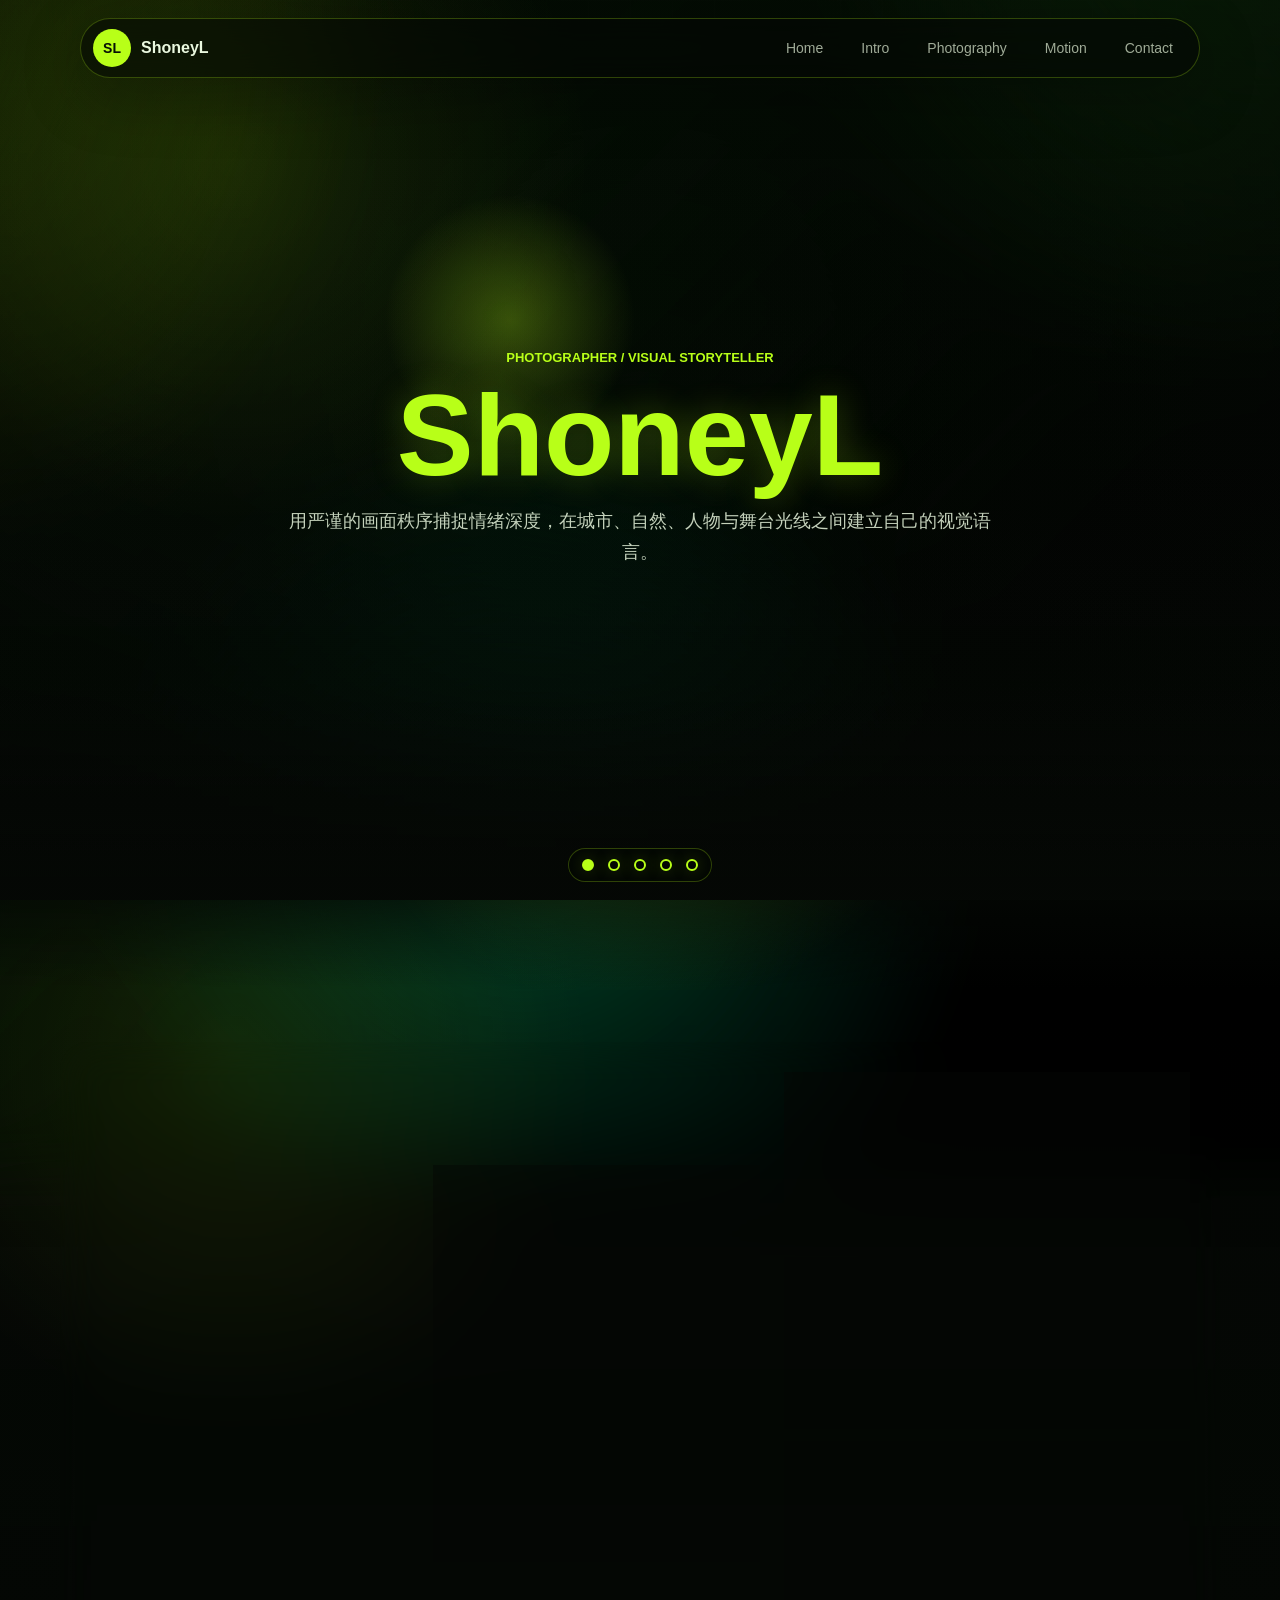
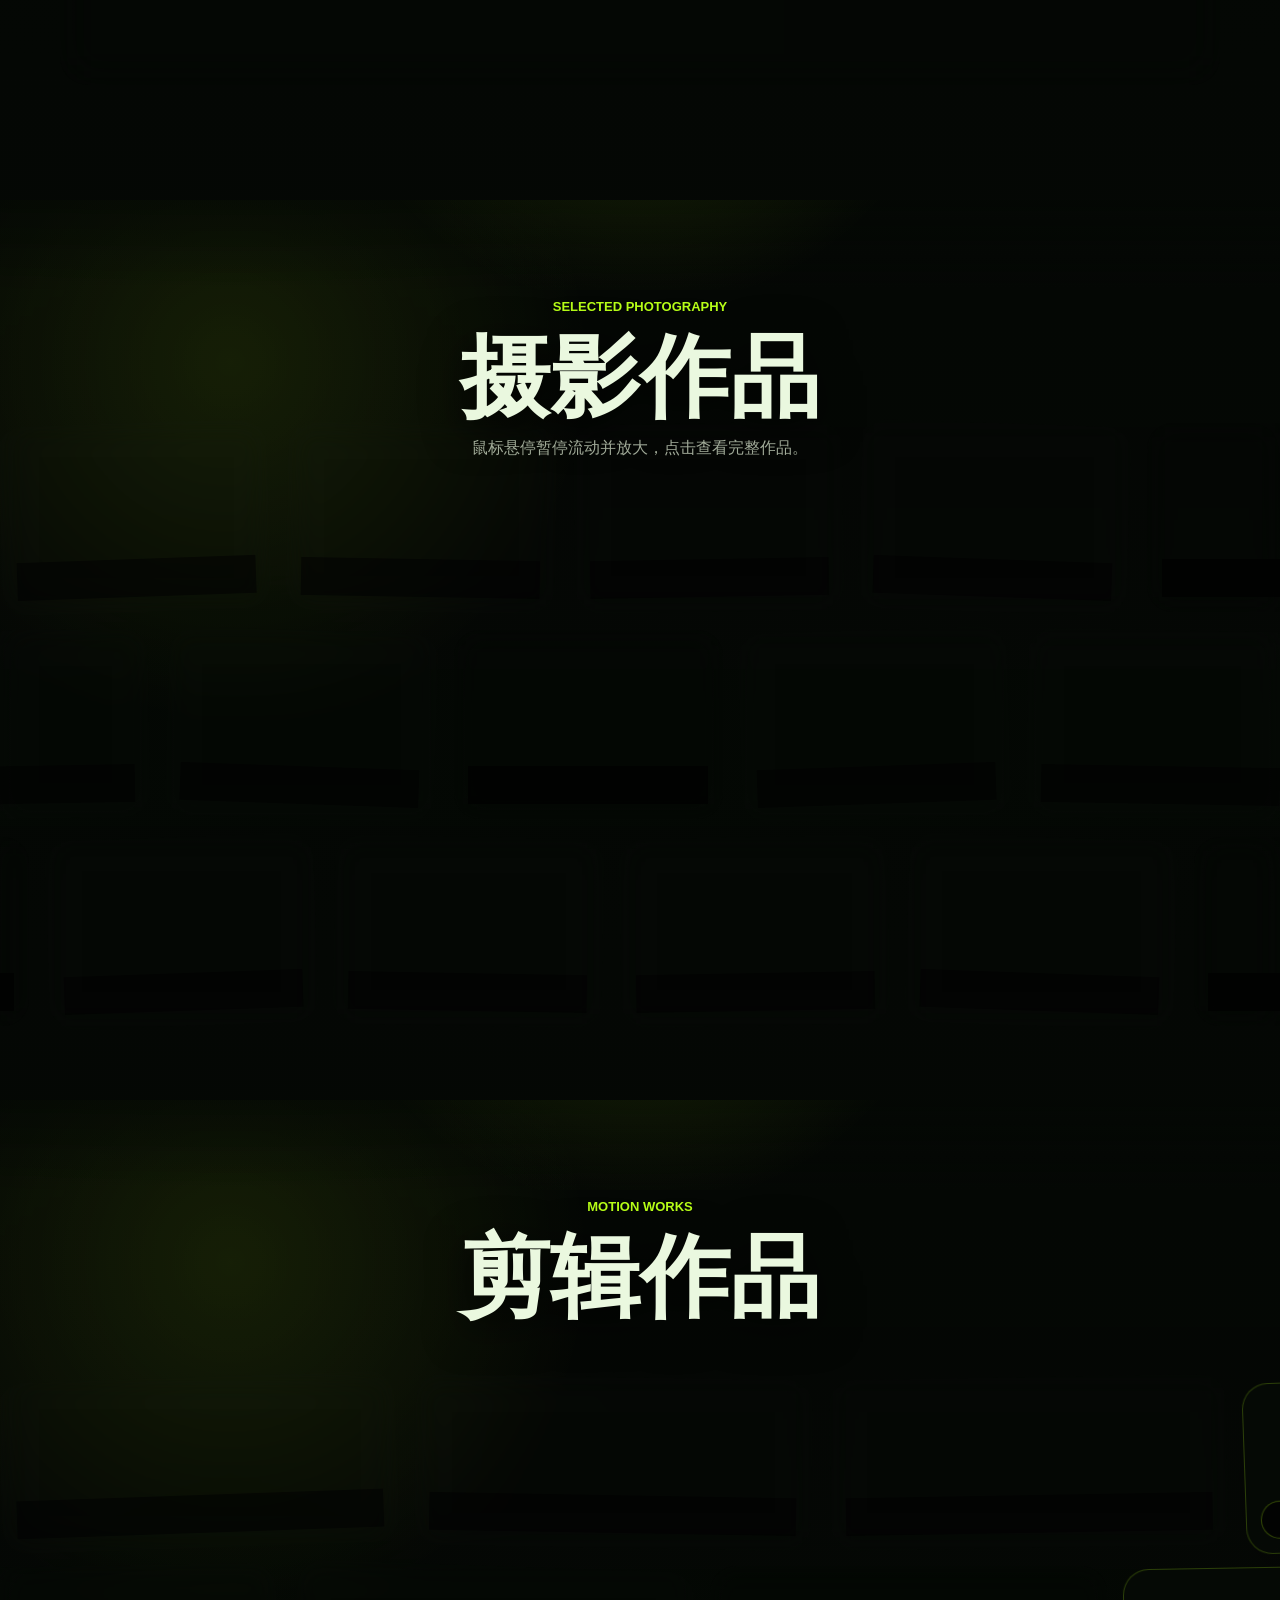
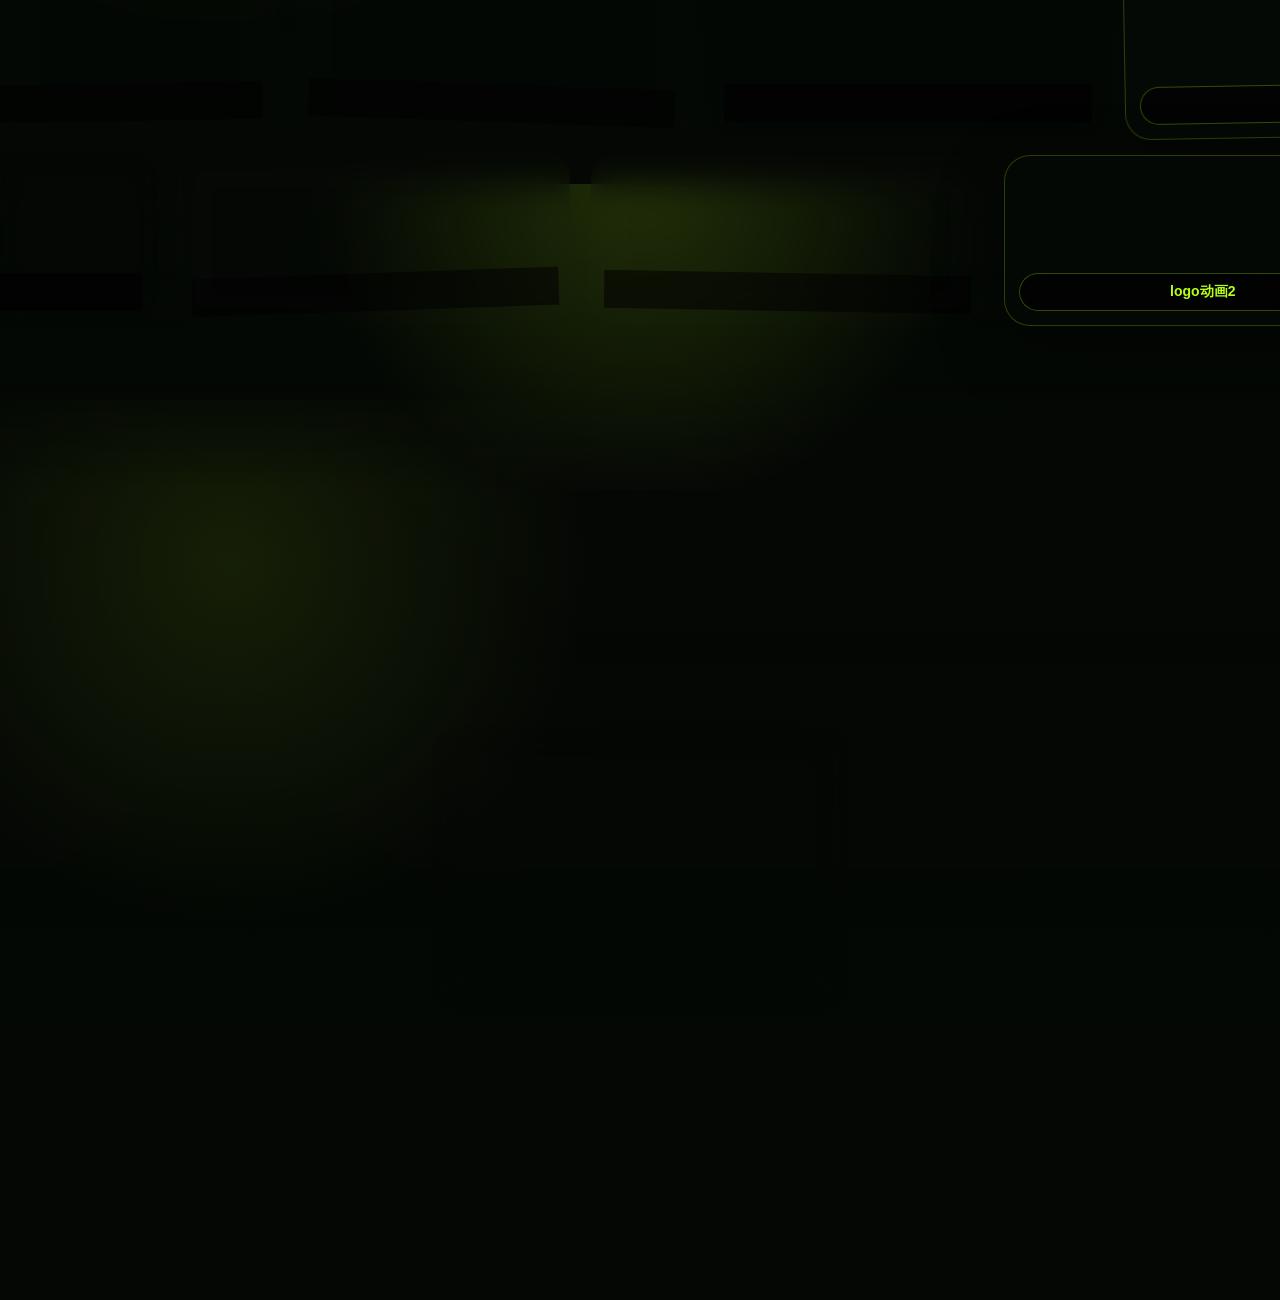
==== index.html @ 9a6bb449 "Add files via upload" ====
<!doctype html>
<html lang="zh-CN">
  <head>
    <meta charset="UTF-8" />
    <meta name="viewport" content="width=device-width, initial-scale=1.0" />
    <title>ShoneyL | Photographer</title>
    <link rel="stylesheet" href="./styles.css" />
  </head>
  <body>
    <div class="gradient-field" aria-hidden="true"></div>
    <div class="grain" aria-hidden="true"></div>

    <header class="site-header">
      <a class="brand" href="#hero" aria-label="ShoneyL home">
        <span class="brand-mark">SL</span>
        <span>ShoneyL</span>
      </a>
      <nav>
        <a href="#hero">Home</a>
        <a href="#intro">Intro</a>
        <a href="#photography">Photography</a>
        <a href="#motion">Motion</a>
        <a href="#contact">Contact</a>
      </nav>
    </header>

    <main class="snap-page">
      <section class="snap-section hero home-hero" id="hero" data-dot="0">
        <video class="hero-bg-video" autoplay muted loop playsinline preload="metadata" id="heroVideo">
          <source src="./assets/video/hero-web.mp4" type="video/mp4" />
        </video>
        <div class="hero-shade" aria-hidden="true"></div>
        <div class="cursor-light" id="cursorLight"></div>
        <div class="hero-copy">
          <p class="eyebrow">Photographer / Visual Storyteller</p>
          <h1>ShoneyL</h1>
          <p class="lead">用严谨的画面秩序捕捉情绪深度，在城市、自然、人物与舞台光线之间建立自己的视觉语言。</p>
        </div>
      </section>

      <section class="snap-section intro-screen" id="intro" data-dot="1">
        <article class="glass intro-panel">
          <img class="intro-halftone" src="./assets/ip/ip-halftone-green.png" alt="" aria-hidden="true" />
          <div class="intro-identity">
            <p class="intro-index">01 / INTRO</p>
            <h2>动态影像<br />探索者</h2>
            <p>深耕摄影与剪辑领域，不只满足于记录，更通过镜头调度、节奏控制与色彩叙事传达空间感知与情绪共鸣。</p>
          </div>
          <div class="intro-main-card">
            <p class="eyebrow">Creative Mindset</p>
            <h3>系统性审美逻辑</h3>
            <p>以严谨的架构组织画面，在理性的秩序中寻找感性的视觉张力。擅长多维度解构创作需求，从底层策划到最终视觉呈现建立完整闭环。</p>
            <div class="mini-stat-grid">
              <span><b>24-ON</b>青年传媒中心</span>
              <span><b>21-24</b>摄影社主理人</span>
            </div>
          </div>
          <div class="intro-info-stack">
            <div class="info-card">
              <p class="eyebrow">Experience</p>
              <h3>青年传媒中心</h3>
              <p>深度参与校级重要活动现场，担任核心影像拍摄及视觉统筹，处理复杂环境下的创作任务。</p>
            </div>
            <div class="info-card">
              <p class="eyebrow">Experience</p>
              <h3>高中摄影社社长 / 官方视频号运营</h3>
              <p>连续三年负责内容的策划、拍摄、剪辑与发布，打造多期校园视频，形成成熟的社团内容产出标准。</p>
            </div>
            <div class="info-card">
              <p class="eyebrow">Softwares & Gear</p>
              <div class="skill-grid">
                <span>Photoshop</span>
                <span>After Effects</span>
                <span>Premiere</span>
                <span>剪映</span>
                <span>Blender</span>
                <span>Maya</span>
                <span>航拍运镜</span>
                <span>稳定器调度</span>
              </div>
            </div>
          </div>
        </article>
      </section>

      <section class="snap-section portfolio-screen" id="photography" data-dot="2">
        <div class="screen-head">
          <p class="eyebrow">Selected Photography</p>
          <h2>摄影作品</h2>
          <p>鼠标悬停暂停流动并放大，点击查看完整作品。</p>
        </div>
        <div class="flow-gallery" data-portfolio="photos" aria-label="ShoneyL 摄影作品流动画廊"></div>
      </section>

      <section class="snap-section portfolio-screen" id="motion" data-dot="3">
        <div class="screen-head">
          <p class="eyebrow">Motion Works</p>
          <h2>剪辑作品</h2>
        </div>
        <div class="flow-gallery motion-flow" data-portfolio="motions" aria-label="ShoneyL 剪辑作品流动画廊"></div>
      </section>

      <section class="snap-section contact-screen" id="contact" data-dot="4">
        <div class="glass contact-card">
          <p class="eyebrow">Contact</p>
          <h2>合作联系</h2>
          <p>联系方式默认隐藏，点击后显示电话和微信。</p>
          <button class="button primary" id="revealContact" type="button">显示联系方式</button>
          <div class="contact-info" id="contactInfo" aria-live="polite" hidden>
            <a href="tel:+8617513332981">电话：+86 17513332981</a>
            <span>微信：shyl1074503892</span>
          </div>
        </div>
      </section>
    </main>

    <div class="portfolio-modal" id="portfolioModal" hidden>
      <button class="modal-close" id="closeModal" type="button" aria-label="关闭作品">×</button>
      <div class="modal-title" id="modalTitle" aria-live="polite"></div>
      <div class="modal-stage" id="modalStage"></div>
    </div>

    <div class="dot-progress" aria-label="页面进度">
      <a class="dot is-active" href="#hero" aria-label="头图"></a>
      <a class="dot" href="#intro" aria-label="个人简介"></a>
      <a class="dot" href="#photography" aria-label="摄影作品"></a>
      <a class="dot" href="#motion" aria-label="剪辑作品"></a>
      <a class="dot" href="#contact" aria-label="联系方式"></a>
    </div>

    <script src="./portfolio-data.js"></script>
    <script src="./script.js"></script>
  </body>
</html>
---- styles.css ----
:root {
  --green: #b8ff18;
  --green-2: #5cff4d;
  --black: #050805;
  --ink: #eaf8df;
  --muted: rgba(234, 248, 223, 0.68);
  --glass: rgba(8, 13, 8, 0.62);
  --line: rgba(184, 255, 24, 0.24);
  --radius: 28px;
}

* { box-sizing: border-box; }

html {
  scroll-behavior: smooth;
  scroll-snap-type: none;
  scroll-padding-top: 0;
}

body {
  margin: 0;
  min-height: 100vh;
  color: var(--ink);
  background: var(--black);
  font-family: Inter, "PingFang SC", "Microsoft YaHei", Arial, sans-serif;
  overflow-x: hidden;
}

a { color: inherit; text-decoration: none; }

img, video { display: block; max-width: 100%; }

.gradient-field {
  position: fixed;
  inset: -30%;
  z-index: -3;
  background:
    radial-gradient(circle at 10% 20%, rgba(184, 255, 24, 0.62), transparent 26%),
    radial-gradient(circle at 82% 12%, rgba(92, 255, 77, 0.32), transparent 24%),
    radial-gradient(circle at 45% 78%, rgba(0, 255, 171, 0.24), transparent 28%),
    linear-gradient(135deg, #020402, #081408 38%, #000 70%);
  filter: blur(32px) saturate(1.2);
  animation: flow 16s ease-in-out infinite alternate;
}

.grain {
  position: fixed;
  inset: 0;
  z-index: -2;
  opacity: 0.22;
  pointer-events: none;
  background-image:
    linear-gradient(rgba(255,255,255,0.04) 1px, transparent 1px),
    linear-gradient(90deg, rgba(255,255,255,0.035) 1px, transparent 1px);
  background-size: 42px 42px;
  mask-image: linear-gradient(to bottom, #000, transparent 88%);
}

@keyframes flow {
  0% { transform: translate3d(-3%, -2%, 0) rotate(0deg) scale(1); }
  50% { transform: translate3d(5%, 3%, 0) rotate(8deg) scale(1.08); }
  100% { transform: translate3d(-1%, 6%, 0) rotate(-6deg) scale(1.04); }
}

.site-header {
  position: fixed;
  top: 18px;
  left: 50%;
  z-index: 20;
  width: min(1120px, calc(100% - 32px));
  transform: translateX(-50%);
  display: flex;
  align-items: center;
  justify-content: space-between;
  padding: 10px 12px;
  border: 1px solid var(--line);
  border-radius: 999px;
  background: rgba(5, 8, 5, 0.58);
  backdrop-filter: blur(18px);
  box-shadow: 0 18px 60px rgba(0,0,0,0.28);
}

.brand, nav {
  display: flex;
  align-items: center;
  gap: 10px;
}

.brand { font-weight: 800; letter-spacing: 0; }

.brand-mark {
  display: grid;
  place-items: center;
  width: 38px;
  height: 38px;
  border-radius: 50%;
  color: #071005;
  background: var(--green);
  font-size: 14px;
  font-weight: 900;
}

nav a {
  padding: 10px 14px;
  border-radius: 999px;
  color: var(--muted);
  font-size: 14px;
}

nav a:hover { color: var(--green); background: rgba(184,255,24,0.08); }

main {
  width: 100%;
  margin: 0 auto;
}

.snap-page {
  width: 100%;
}

.snap-section {
  position: relative;
  height: 100svh;
}

.snap-section::before {
  content: "";
  position: absolute;
  inset: 0;
  z-index: 0;
  pointer-events: none;
  background:
    radial-gradient(circle at 18% 18%, rgba(184,255,24,0.13), transparent 28%),
    linear-gradient(to bottom, rgba(5,8,5,0.08), rgba(5,8,5,0.46));
  opacity: 0.74;
}

.snap-section + .snap-section::after {
  content: "";
  position: absolute;
  left: 0;
  right: 0;
  top: -24vh;
  z-index: 1;
  height: 34vh;
  pointer-events: none;
  background:
    radial-gradient(circle at 50% 0%, rgba(184,255,24,0.16), transparent 46%),
    linear-gradient(180deg, rgba(4,8,4,0), rgba(4,8,4,0.94) 58%, rgba(4,8,4,0));
}

.hero {
  position: relative;
  min-height: 100vh;
  display: grid;
  place-items: center;
  overflow: hidden;
  padding: 104px 20px 70px;
  isolation: isolate;
  transform-style: preserve-3d;
}

.home-hero::after,
.intro-screen::after {
  content: "";
  position: absolute;
  left: 0;
  right: 0;
  z-index: 1;
  height: 24vh;
  pointer-events: none;
}

.home-hero::after {
  bottom: 0;
  background: linear-gradient(to bottom, transparent, rgba(5, 8, 5, 0.92));
}

.intro-screen::after {
  top: 0;
  background:
    radial-gradient(circle at 52% 0%, rgba(184,255,24,0.14), transparent 42%),
    linear-gradient(to bottom, rgba(5, 8, 5, 0.74), transparent);
}

.glass {
  border: 1px solid var(--line);
  border-radius: var(--radius);
  background: linear-gradient(145deg, rgba(12,18,12,0.74), rgba(5,8,5,0.48));
  backdrop-filter: blur(22px);
  box-shadow: 0 24px 80px rgba(0,0,0,0.34), inset 0 1px 0 rgba(255,255,255,0.08);
}

.hero-copy {
  position: relative;
  z-index: 2;
  width: min(780px, 100%);
  padding: 0;
  text-align: center;
  transition: transform 180ms ease-out;
}

.eyebrow {
  margin: 0 0 14px;
  color: var(--green);
  font-size: 13px;
  font-weight: 800;
  text-transform: uppercase;
}

h1, h2, h3, p { margin-top: 0; }

h1 {
  margin-bottom: 18px;
  font-size: clamp(58px, 9vw, 124px);
  line-height: 0.9;
  letter-spacing: 0;
  color: var(--green);
  text-shadow: 0 0 34px rgba(184,255,24,0.28);
}

h2 { font-size: clamp(28px, 4vw, 54px); line-height: 1; margin-bottom: 16px; }
h3 { font-size: 22px; line-height: 1.18; margin-bottom: 12px; }
p { color: var(--muted); line-height: 1.75; }

.lead { max-width: 530px; font-size: 18px; }
.hero .lead { max-width: 720px; margin-inline: auto; color: rgba(234, 248, 223, 0.84); }

.hero-actions { display: flex; flex-wrap: wrap; justify-content: center; gap: 12px; margin-top: 28px; }

.button {
  display: inline-flex;
  align-items: center;
  justify-content: center;
  min-height: 46px;
  padding: 0 20px;
  border: 1px solid var(--line);
  border-radius: 999px;
  color: var(--ink);
  font-weight: 800;
  cursor: pointer;
  background: rgba(255,255,255,0.04);
}

.button.primary {
  border-color: transparent;
  color: #071005;
  background: linear-gradient(135deg, var(--green), var(--green-2));
}

.button.ghost:hover { border-color: var(--green); color: var(--green); }

.hero-bg-video,
.hero-shade {
  position: absolute;
  inset: 0;
  width: 100%;
  height: 100%;
}

.hero-bg-video {
  z-index: -2;
  object-fit: cover;
  transform: scale(1.03);
  filter: saturate(1.08) contrast(1.08);
}

.hero-shade {
  z-index: -1;
  background:
    radial-gradient(circle at 50% 46%, rgba(5,8,5,0.1), rgba(5,8,5,0.44) 44%, rgba(5,8,5,0.78) 100%),
    linear-gradient(to bottom, rgba(5,8,5,0.1), rgba(5,8,5,0.18) 55%, var(--black));
  backdrop-filter: blur(1.4px);
}

.cursor-light {
  position: absolute;
  width: 260px;
  height: 260px;
  z-index: 1;
  border-radius: 50%;
  background: radial-gradient(circle, rgba(184,255,24,0.28), transparent 68%);
  transform: translate(-50%, -50%);
  pointer-events: none;
  mix-blend-mode: screen;
}

.ticker {
  overflow: hidden;
  width: min(1180px, calc(100% - 32px));
  margin: 0 auto 80px;
  border-block: 1px solid var(--line);
}

.ticker div {
  display: flex;
  gap: 34px;
  width: max-content;
  padding: 18px 0;
  animation: marquee 22s linear infinite;
}

.ticker span {
  color: transparent;
  -webkit-text-stroke: 1px rgba(184,255,24,0.72);
  font-size: clamp(28px, 5vw, 68px);
  font-weight: 900;
  white-space: nowrap;
}

@keyframes marquee {
  to { transform: translateX(-50%); }
}

.section {
  width: min(1180px, calc(100% - 32px));
  margin: 0 auto 96px;
  scroll-margin-top: 118px;
}

.intro-grid {
  display: grid;
  grid-template-columns: 1.25fr 0.9fr 0.9fr;
  gap: 18px;
}

.profile-card {
  display: grid;
  grid-template-columns: 150px 1fr;
  gap: 22px;
  align-items: center;
  padding: 24px;
}

.profile-card img {
  width: 150px;
  height: 150px;
  border-radius: 24px;
  object-fit: cover;
  border: 1px solid var(--line);
}

.stat-card { padding: 24px; }
.stat-card span {
  display: inline-block;
  margin-bottom: 34px;
  color: var(--green);
  font-size: 44px;
  font-weight: 900;
}
.stat-card.accent { background: rgba(184,255,24,0.11); }

.section-head {
  display: flex;
  align-items: end;
  justify-content: space-between;
  margin-bottom: 20px;
}

.photo-grid {
  display: grid;
  grid-template-columns: repeat(4, minmax(0, 1fr));
  grid-auto-rows: 240px;
  gap: 16px;
}

figure {
  position: relative;
  overflow: hidden;
  margin: 0;
}

figure img {
  width: 100%;
  height: 100%;
  object-fit: cover;
  transition: transform 500ms ease, filter 500ms ease;
}

figure:hover img { transform: scale(1.06); filter: saturate(1.18); }

figcaption {
  position: absolute;
  left: 14px;
  bottom: 14px;
  padding: 8px 11px;
  border: 1px solid rgba(184,255,24,0.26);
  border-radius: 999px;
  color: var(--green);
  background: rgba(0,0,0,0.54);
  backdrop-filter: blur(12px);
  font-size: 13px;
  font-weight: 800;
}

.tall { grid-row: span 2; }
.wide { grid-column: span 2; }

.capability-grid {
  display: grid;
  grid-template-columns: 1fr 1fr;
  gap: 18px;
}

.capability-grid article { padding: 24px; overflow: hidden; }

.mini-videos, .design-strip {
  display: grid;
  grid-template-columns: repeat(3, 1fr);
  gap: 12px;
  margin-top: 18px;
}

.video-tile, .design-strip img {
  width: 100%;
  height: 260px;
  border: 1px solid rgba(184,255,24,0.18);
  border-radius: 22px;
  background: #000;
}

.video-tile {
  position: relative;
  display: block;
  overflow: hidden;
  padding: 0;
  color: var(--green);
  cursor: pointer;
  font: inherit;
}

.video-tile video {
  width: 100%;
  height: 100%;
  object-fit: cover;
  opacity: 0.82;
  transition: transform 360ms ease, opacity 360ms ease;
}

.video-tile span {
  position: absolute;
  left: 50%;
  top: 50%;
  display: grid;
  place-items: center;
  width: 74px;
  height: 74px;
  transform: translate(-50%, -50%);
  border: 1px solid rgba(184,255,24,0.48);
  border-radius: 50%;
  color: #071005;
  background: var(--green);
  font-size: 15px;
  font-weight: 900;
  box-shadow: 0 0 36px rgba(184,255,24,0.28);
}

.video-tile:hover video { transform: scale(1.06); opacity: 1; }

.design-strip img { object-fit: cover; }

.ip-section {
  display: grid;
  grid-template-columns: 1.1fr 0.9fr;
  gap: 18px;
  align-items: stretch;
}

.ip-panel {
  display: grid;
  grid-template-columns: 1fr minmax(220px, 0.72fr);
  gap: 20px;
  align-items: center;
  padding: 28px;
  overflow: hidden;
}

.ip-panel img {
  max-height: 560px;
  justify-self: center;
  object-fit: contain;
  filter: drop-shadow(0 26px 50px rgba(184,255,24,0.18));
}

.ip-tags {
  display: flex;
  flex-wrap: wrap;
  gap: 10px;
  margin-top: 24px;
}

.ip-tags span {
  padding: 8px 12px;
  border: 1px solid var(--line);
  border-radius: 999px;
  color: var(--green);
  background: rgba(184,255,24,0.07);
  font-weight: 800;
  font-size: 13px;
}

.turnaround {
  width: 100%;
  height: 100%;
  min-height: 440px;
  object-fit: cover;
  padding: 10px;
}

.contact-section { padding-bottom: 80px; }

.contact-screen {
  display: grid;
  place-items: center;
  padding: 120px 20px 80px;
}

.intro-screen {
  position: relative;
  display: grid;
  place-items: center;
  padding: clamp(86px, 10vh, 112px) 20px clamp(42px, 7vh, 70px);
  overflow: hidden;
}

.intro-panel {
  position: relative;
  z-index: 2;
  display: grid;
  grid-template-columns: minmax(250px, 0.8fr) minmax(260px, 0.82fr) minmax(300px, 1.02fr);
  gap: clamp(16px, 2vw, 28px);
  align-items: center;
  width: min(1160px, 100%);
  min-height: 0;
  padding: clamp(22px, 2.3vw, 34px);
  overflow: hidden;
}

.intro-identity,
.intro-main-card,
.intro-info-stack {
  position: relative;
  z-index: 2;
}

.intro-index {
  display: inline-block;
  margin-bottom: clamp(14px, 2vh, 24px);
  padding: 8px 12px;
  border: 1px solid rgba(184,255,24,0.28);
  border-radius: 999px;
  color: var(--green);
  font-size: 13px;
  font-weight: 900;
}

.intro-identity h2 {
  margin-bottom: clamp(14px, 2vh, 22px);
  font-size: clamp(40px, 5vw, 72px);
  line-height: 0.98;
}

.intro-identity p {
  max-width: 420px;
}

.intro-main-card,
.info-card {
  border: 1px solid rgba(184,255,24,0.18);
  border-radius: 24px;
  background: rgba(5, 8, 5, 0.46);
  backdrop-filter: blur(18px);
  box-shadow: inset 0 1px 0 rgba(255,255,255,0.06);
}

.intro-main-card {
  min-height: clamp(330px, 44vh, 410px);
  padding: clamp(20px, 2vw, 28px);
}

.intro-main-card h3,
.info-card h3 {
  margin-bottom: 14px;
}

.mini-stat-grid {
  display: grid;
  grid-template-columns: 1fr 1fr;
  gap: 12px;
  margin-top: clamp(16px, 2.2vh, 24px);
}

.mini-stat-grid span {
  min-height: clamp(78px, 10vh, 94px);
  padding: clamp(14px, 1.6vw, 18px);
  border: 1px solid rgba(184,255,24,0.16);
  border-radius: 18px;
  color: var(--muted);
  background: rgba(255,255,255,0.03);
}

.mini-stat-grid b {
  display: block;
  margin-bottom: 8px;
  color: var(--green);
  font-size: 22px;
}

.intro-info-stack {
  display: grid;
  gap: clamp(10px, 1.4vh, 14px);
}

.info-card {
  padding: clamp(14px, 1.45vw, 20px) clamp(16px, 1.7vw, 22px);
}

.info-card p:last-child {
  margin-bottom: 0;
}

.skill-panel {
  position: relative;
  z-index: 2;
  align-self: stretch;
  display: flex;
  flex-direction: column;
  justify-content: center;
}

.skill-grid {
  display: flex;
  flex-wrap: wrap;
  gap: 10px;
  margin-top: 16px;
}

.skill-grid span {
  padding: 9px 12px;
  border: 1px solid rgba(184,255,24,0.34);
  border-radius: 999px;
  color: var(--green);
  background: rgba(184,255,24,0.08);
  font-size: 15px;
  font-weight: 900;
}

.intro-halftone {
  position: absolute;
  left: calc(44% + var(--ip-x, 0px));
  bottom: calc(-170px + var(--ip-y, 0px));
  z-index: 1;
  width: min(430px, 34vw);
  opacity: 0.44;
  filter: drop-shadow(0 24px 70px rgba(184,255,24,0.24)) blur(0.1px);
  mix-blend-mode: screen;
  -webkit-mask-image: repeating-linear-gradient(135deg, rgba(0,0,0,0.96) 0 7px, rgba(0,0,0,0.28) 7px 12px);
  mask-image: repeating-linear-gradient(135deg, rgba(0,0,0,0.96) 0 7px, rgba(0,0,0,0.28) 7px 12px);
  -webkit-mask-size: 42px 42px;
  mask-size: 42px 42px;
  pointer-events: none;
  transform: translate3d(0, 0, 0) scale(1.04);
  animation: halftone-evolve 8s ease-in-out infinite alternate, halftone-flow 3.8s steps(7) infinite;
  transition: left 260ms ease-out, bottom 260ms ease-out;
}

.intro-halftone::selection {
  background: transparent;
}

@keyframes halftone-evolve {
  0% {
    opacity: 0.42;
    filter: drop-shadow(0 18px 55px rgba(184,255,24,0.18)) hue-rotate(0deg) blur(0.2px);
    transform: translate3d(-8px, 8px, 0) scale(1.02);
    clip-path: polygon(0 8%, 100% 0, 96% 100%, 4% 94%);
  }
  50% {
    opacity: 0.62;
    filter: drop-shadow(0 30px 78px rgba(184,255,24,0.28)) hue-rotate(18deg) blur(0);
    transform: translate3d(12px, -8px, 0) scale(1.07);
    clip-path: polygon(3% 0, 98% 8%, 100% 92%, 0 100%);
  }
  100% {
    opacity: 0.5;
    filter: drop-shadow(0 22px 66px rgba(184,255,24,0.22)) hue-rotate(-8deg) blur(0.35px);
    transform: translate3d(-4px, -14px, 0) scale(1.04);
    clip-path: polygon(0 0, 94% 5%, 100% 100%, 8% 96%);
  }
}

@keyframes halftone-flow {
  0% {
    -webkit-mask-position: 0 0;
    mask-position: 0 0;
  }
  100% {
    -webkit-mask-position: 42px 84px;
    mask-position: 42px 84px;
  }
}

.contact-card {
  max-width: 720px;
  margin: 0 auto;
  padding: clamp(26px, 5vw, 46px);
  text-align: center;
}

.contact-info {
  display: grid;
  gap: 10px;
  margin-top: 22px;
  padding: 18px;
  border: 1px solid var(--line);
  border-radius: 20px;
  color: var(--green);
  background: rgba(184,255,24,0.08);
  font-size: 18px;
  font-weight: 800;
}

[hidden] { display: none !important; }

.video-modal {
  position: fixed;
  inset: 0;
  z-index: 60;
  display: grid;
  place-items: center;
  padding: 24px;
  background: rgba(0, 0, 0, 0.78);
  backdrop-filter: blur(18px);
}

.video-modal video {
  width: min(1040px, 100%);
  max-height: 82vh;
  border: 1px solid var(--line);
  border-radius: 24px;
  background: #000;
  box-shadow: 0 30px 90px rgba(0,0,0,0.52);
}

.modal-close {
  position: fixed;
  z-index: 123;
  top: 22px;
  right: 24px;
  display: grid;
  place-items: center;
  width: 44px;
  height: 44px;
  border: 1px solid var(--line);
  border-radius: 50%;
  color: #071005;
  background: var(--green);
  font-size: 28px;
  line-height: 1;
  cursor: pointer;
}

@media (max-width: 900px) {
  .site-header { top: 12px; }
  nav a { padding: 9px 8px; font-size: 13px; }
  .intro-grid, .capability-grid, .ip-section, .ip-panel {
    grid-template-columns: 1fr;
  }
  .hero { padding-top: 92px; min-height: 100vh; }
  .photo-grid { grid-template-columns: repeat(2, minmax(0, 1fr)); grid-auto-rows: 210px; }
  .wide { grid-column: span 2; }
  .mini-videos, .design-strip { grid-template-columns: 1fr; }
  .video-tile, .design-strip img { height: 340px; }
  .turnaround { min-height: 300px; }
}

@media (max-width: 560px) {
  main { width: min(100% - 20px, 1180px); }
  .site-header { width: calc(100% - 20px); }
  .brand span:last-child { display: none; }
  .hero-copy { padding: 0 10px; }
  .profile-card { grid-template-columns: 1fr; }
  .profile-card img { width: 120px; height: 120px; }
  .photo-grid { grid-template-columns: 1fr; grid-auto-rows: 260px; }
  .wide, .tall { grid-column: auto; grid-row: auto; }
  .video-tile, .design-strip img { height: 260px; }
}

.home-panels {
  padding-top: 96px;
}

.portfolio-page {
  width: 100%;
  min-height: 100vh;
  padding: 128px 0 110px;
  overflow: hidden;
}

.portfolio-screen {
  position: relative;
  display: grid;
  align-content: end;
  width: 100%;
  overflow: hidden;
  padding: clamp(265px, 30vh, 330px) 0 clamp(42px, 6vh, 66px);
}

.screen-head {
  position: absolute;
  top: clamp(96px, 10vh, 126px);
  left: 50%;
  z-index: 8;
  width: min(980px, calc(100% - 32px));
  margin: 0 auto;
  text-align: center;
  transform: translateX(-50%);
  pointer-events: none;
}

.screen-head h2 {
  margin-bottom: 12px;
  font-size: clamp(44px, 7vw, 92px);
  text-shadow: 0 10px 42px rgba(0,0,0,0.82);
}

.screen-head p:last-child {
  max-width: 720px;
  margin: 0 auto;
}

.portfolio-hero {
  width: min(980px, calc(100% - 32px));
  margin: 0 auto 42px;
  text-align: center;
}

.portfolio-hero h1 {
  margin-bottom: 18px;
  font-size: clamp(58px, 10vw, 128px);
}

.portfolio-hero p:last-child {
  max-width: 760px;
  margin: 0 auto;
  color: rgba(234, 248, 223, 0.78);
  font-size: 18px;
}

.flow-gallery {
  position: relative;
  z-index: 2;
  display: grid;
  gap: clamp(12px, 2vh, 20px);
  width: 100%;
  padding: 6px 0 20px;
}

.flow-row {
  display: flex;
  width: max-content;
  gap: 18px;
  transform: translateX(var(--offset));
  animation: slide-left var(--duration) linear infinite;
  will-change: transform;
}

.flow-row:nth-child(2) {
  animation-duration: calc(var(--duration) + 11s);
}

.flow-row:nth-child(3) {
  animation-duration: calc(var(--duration) + 17s);
}

.flow-gallery:has(.flow-card:hover) .flow-row,
.flow-gallery.is-paused .flow-row {
  animation-play-state: paused;
}

@keyframes slide-left {
  from { transform: translateX(var(--offset)); }
  to { transform: translateX(calc(var(--offset) - var(--loop-distance, 50%))); }
}

.flow-card {
  position: relative;
  flex: 0 0 clamp(210px, 21vw, 320px);
  height: clamp(180px, 21vh, 260px);
  overflow: hidden;
  padding: 0;
  border: 1px solid rgba(184,255,24,0.22);
  border-radius: 26px;
  color: var(--green);
  background: rgba(6, 10, 6, 0.64);
  backdrop-filter: blur(16px);
  box-shadow: 0 22px 70px rgba(0,0,0,0.32);
  cursor: pointer;
  transform: rotate(var(--tilt)) scale(1);
  transition: transform 240ms ease, border-color 240ms ease, box-shadow 240ms ease;
}

.motion-flow .flow-card {
  flex-basis: clamp(260px, 31vw, 440px);
  height: clamp(150px, 19vh, 230px);
}

.flow-card:hover {
  z-index: 5;
  border-color: rgba(184,255,24,0.82);
  box-shadow: 0 28px 100px rgba(184,255,24,0.2), 0 28px 90px rgba(0,0,0,0.48);
  transform: rotate(0deg) scale(1.12);
}

.flow-card img,
.flow-card video {
  width: 100%;
  height: 100%;
  object-fit: cover;
  opacity: 0.9;
  pointer-events: none;
  transition: filter 240ms ease, opacity 240ms ease;
}

.flow-card:hover img,
.flow-card:hover video {
  opacity: 1;
  filter: saturate(1.14) contrast(1.04);
}

.flow-card span {
  position: absolute;
  left: 14px;
  right: 14px;
  bottom: 14px;
  display: block;
  overflow: hidden;
  padding: 9px 12px;
  border: 1px solid rgba(184,255,24,0.28);
  border-radius: 999px;
  color: var(--green);
  background: rgba(0,0,0,0.58);
  backdrop-filter: blur(14px);
  font-size: 14px;
  font-weight: 900;
  pointer-events: none;
  text-overflow: ellipsis;
  white-space: nowrap;
}

.portfolio-modal {
  position: fixed;
  inset: 0;
  z-index: 110;
  display: grid;
  place-items: center;
  padding: 72px 24px 42px;
  background: rgba(0,0,0,0.82);
  backdrop-filter: blur(20px);
}

.portfolio-modal[hidden] {
  display: none;
}

.modal-stage {
  position: relative;
  display: grid;
  place-items: center;
  width: fit-content;
  max-width: min(1160px, 100%);
  max-height: 78vh;
}

.modal-frame {
  position: relative;
  display: inline-block;
  justify-self: center;
  width: auto;
  max-width: 100%;
  max-height: 78vh;
}

.modal-frame img,
.modal-frame video {
  display: block;
  max-width: 100%;
  max-height: 78vh;
  border: 1px solid rgba(184,255,24,0.26);
  border-radius: 24px;
  background: #000;
  box-shadow: 0 26px 90px rgba(0,0,0,0.58);
}

.portfolio-modal p {
  margin: 18px 0 0;
  color: var(--green);
  font-weight: 900;
}

.modal-title {
  position: absolute;
  top: 0;
  left: 0;
  z-index: 122;
  overflow: hidden;
  max-width: min(680px, calc(100vw - 140px));
  padding: 15px 22px;
  border-radius: 0 0 10px 0;
  color: #071005;
  background: var(--green);
  font-size: clamp(18px, 2vw, 26px);
  font-weight: 900;
  text-overflow: ellipsis;
  white-space: nowrap;
  transform-origin: left center;
  clip-path: inset(0 100% 0 0);
}

.modal-title.is-visible {
  animation: title-wipe 520ms cubic-bezier(.2,.8,.2,1) forwards;
}

@keyframes title-wipe {
  to { clip-path: inset(0 0 0 0); }
}

.page-progress {
  position: fixed;
  left: 0;
  right: 0;
  bottom: 0;
  z-index: 90;
  height: 6px;
  background: rgba(184,255,24,0.12);
}

.page-progress span {
  display: block;
  width: 100%;
  height: 100%;
  transform: scaleX(0);
  transform-origin: left center;
  background: linear-gradient(90deg, var(--green), #fff, var(--green-2));
  box-shadow: 0 0 28px rgba(184,255,24,0.58);
}

.dot-progress {
  position: fixed;
  left: 50%;
  bottom: 18px;
  z-index: 90;
  display: flex;
  gap: 14px;
  align-items: center;
  padding: 10px 13px;
  border: 1px solid rgba(184,255,24,0.24);
  border-radius: 999px;
  background: rgba(5, 8, 5, 0.54);
  backdrop-filter: blur(16px);
  transform: translateX(-50%);
}

.dot {
  width: 12px;
  height: 12px;
  border: 2px solid var(--green);
  border-radius: 50%;
  background: transparent;
  box-shadow: 0 0 16px rgba(184,255,24,0.22);
}

.dot.is-active {
  background: var(--green);
}

@media (max-width: 760px) {
  .portfolio-page { padding-top: 108px; }
  .flow-gallery { gap: 16px; }
  .flow-row { gap: 12px; }
  .flow-card { flex-basis: 210px; height: 230px; border-radius: 22px; }
  .motion-flow .flow-card { flex-basis: 250px; height: 170px; }
  .flow-card:hover { transform: rotate(0deg) scale(1.05); }
  .portfolio-screen { padding-top: 280px; }
  .screen-head { top: 92px; }
  .screen-head h2 { font-size: 42px; }
  .modal-title { max-width: calc(100vw - 88px); font-size: 16px; }
  .intro-screen { padding-top: 92px; }
  .intro-panel {
    grid-template-columns: 1fr;
    min-height: auto;
    max-height: calc(100svh - 116px);
    overflow: auto;
    padding: 18px;
  }
  .intro-main-card { min-height: auto; padding: 22px; }
  .intro-halftone { left: auto; right: -44px; bottom: -112px; width: 250px; opacity: 0.2; }
  .mini-stat-grid { grid-template-columns: 1fr; }
  .skill-grid span { font-size: 13px; padding: 9px 11px; }
}

@media (max-width: 1180px) {
  .intro-panel {
    grid-template-columns: minmax(260px, 0.9fr) minmax(360px, 1.1fr);
    width: min(980px, calc(100% - 28px));
    align-items: stretch;
  }
  .intro-main-card {
    grid-column: 1 / 2;
    min-height: 280px;
  }
  .intro-info-stack {
    grid-column: 2 / 3;
    grid-row: 1 / span 2;
  }
  .intro-halftone {
    left: calc(34% + var(--ip-x, 0px));
    bottom: calc(-178px + var(--ip-y, 0px));
    width: min(360px, 36vw);
    opacity: 0.36;
  }
}

@media (max-height: 850px) {
  .intro-screen {
    padding-top: 90px;
    padding-bottom: 54px;
  }
  .intro-panel {
    padding: 18px;
    gap: 14px;
  }
  .intro-identity h2 {
    font-size: clamp(36px, 4.4vw, 58px);
  }
  .intro-identity p,
  .intro-main-card p,
  .info-card p {
    font-size: 14px;
    line-height: 1.45;
  }
  .intro-main-card {
    min-height: 250px;
  }
  .info-card {
    padding: 12px 15px;
  }
  .info-card h3,
  .intro-main-card h3 {
    margin-bottom: 8px;
  }
  .intro-index {
    margin-bottom: 10px;
    padding: 7px 10px;
  }
  .skill-grid {
    gap: 7px;
    margin-top: 10px;
  }
  .skill-grid span {
    padding: 7px 10px;
    font-size: 13px;
  }
  .mini-stat-grid {
    margin-top: 14px;
    gap: 9px;
  }
  .mini-stat-grid span {
    min-height: 66px;
    padding: 12px;
  }
  .mini-stat-grid b {
    margin-bottom: 4px;
    font-size: 18px;
  }
  .intro-halftone {
    bottom: calc(-230px + var(--ip-y, 0px));
    opacity: 0.32;
  }
  .portfolio-screen {
    padding-top: 300px;
  }
  .screen-head {
    top: 90px;
  }
  .screen-head h2 {
    font-size: clamp(42px, 6vw, 70px);
  }
  .flow-gallery {
    gap: 8px;
  }
  .flow-row {
    gap: 12px;
  }
  .flow-card {
    height: clamp(116px, 15vh, 160px);
    flex-basis: clamp(190px, 18vw, 280px);
  }
  .motion-flow .flow-card {
    height: clamp(104px, 14vh, 150px);
  }
}

@media (max-width: 760px) {
  .intro-panel {
    grid-template-columns: 1fr;
  }
  .intro-main-card,
  .intro-info-stack {
    grid-column: auto;
    grid-row: auto;
  }
}

@media (min-width: 561px) and (max-width: 760px) {
  .intro-screen {
    padding-top: 76px;
    padding-bottom: 38px;
  }
  .intro-panel {
    grid-template-columns: minmax(0, 0.9fr) minmax(0, 1.1fr);
    gap: 12px;
    max-height: none;
    overflow: hidden;
    padding: 16px;
  }
  .intro-identity {
    grid-column: 1 / -1;
  }
  .intro-identity h2 {
    font-size: clamp(32px, 6.4vw, 42px);
  }
  .intro-identity p {
    max-width: 100%;
    font-size: 13px;
    line-height: 1.42;
  }
  .intro-main-card {
    grid-column: 1 / 2;
    min-height: 0;
    padding: 14px;
  }
  .intro-info-stack {
    grid-column: 2 / 3;
    grid-row: auto;
    gap: 8px;
  }
  .intro-main-card h3,
  .info-card h3 {
    margin-bottom: 7px;
    font-size: 17px;
  }
  .intro-main-card p,
  .info-card p {
    font-size: 12px;
    line-height: 1.36;
  }
  .mini-stat-grid {
    grid-template-columns: 1fr;
    gap: 7px;
    margin-top: 10px;
  }
  .mini-stat-grid span {
    min-height: 0;
    padding: 10px;
    font-size: 12px;
  }
  .mini-stat-grid b {
    font-size: 16px;
  }
  .info-card {
    padding: 10px 11px;
  }
  .skill-grid {
    gap: 6px;
    margin-top: 8px;
  }
  .skill-grid span {
    padding: 6px 8px;
    font-size: 11px;
  }
  .intro-halftone {
    right: -28px;
    bottom: -160px;
    width: 255px;
    opacity: 0.16;
  }
  .portfolio-screen {
    padding-top: 320px;
  }
  .flow-card {
    height: clamp(148px, 17vh, 190px);
  }
  .motion-flow .flow-card {
    height: clamp(126px, 15vh, 170px);
  }
}

@media (max-width: 560px) {
  .intro-identity h2 {
    font-size: 34px;
  }
  .intro-panel {
    gap: 12px;
  }
  .intro-main-card p,
  .info-card p {
    font-size: 13px;
    line-height: 1.42;
  }
}
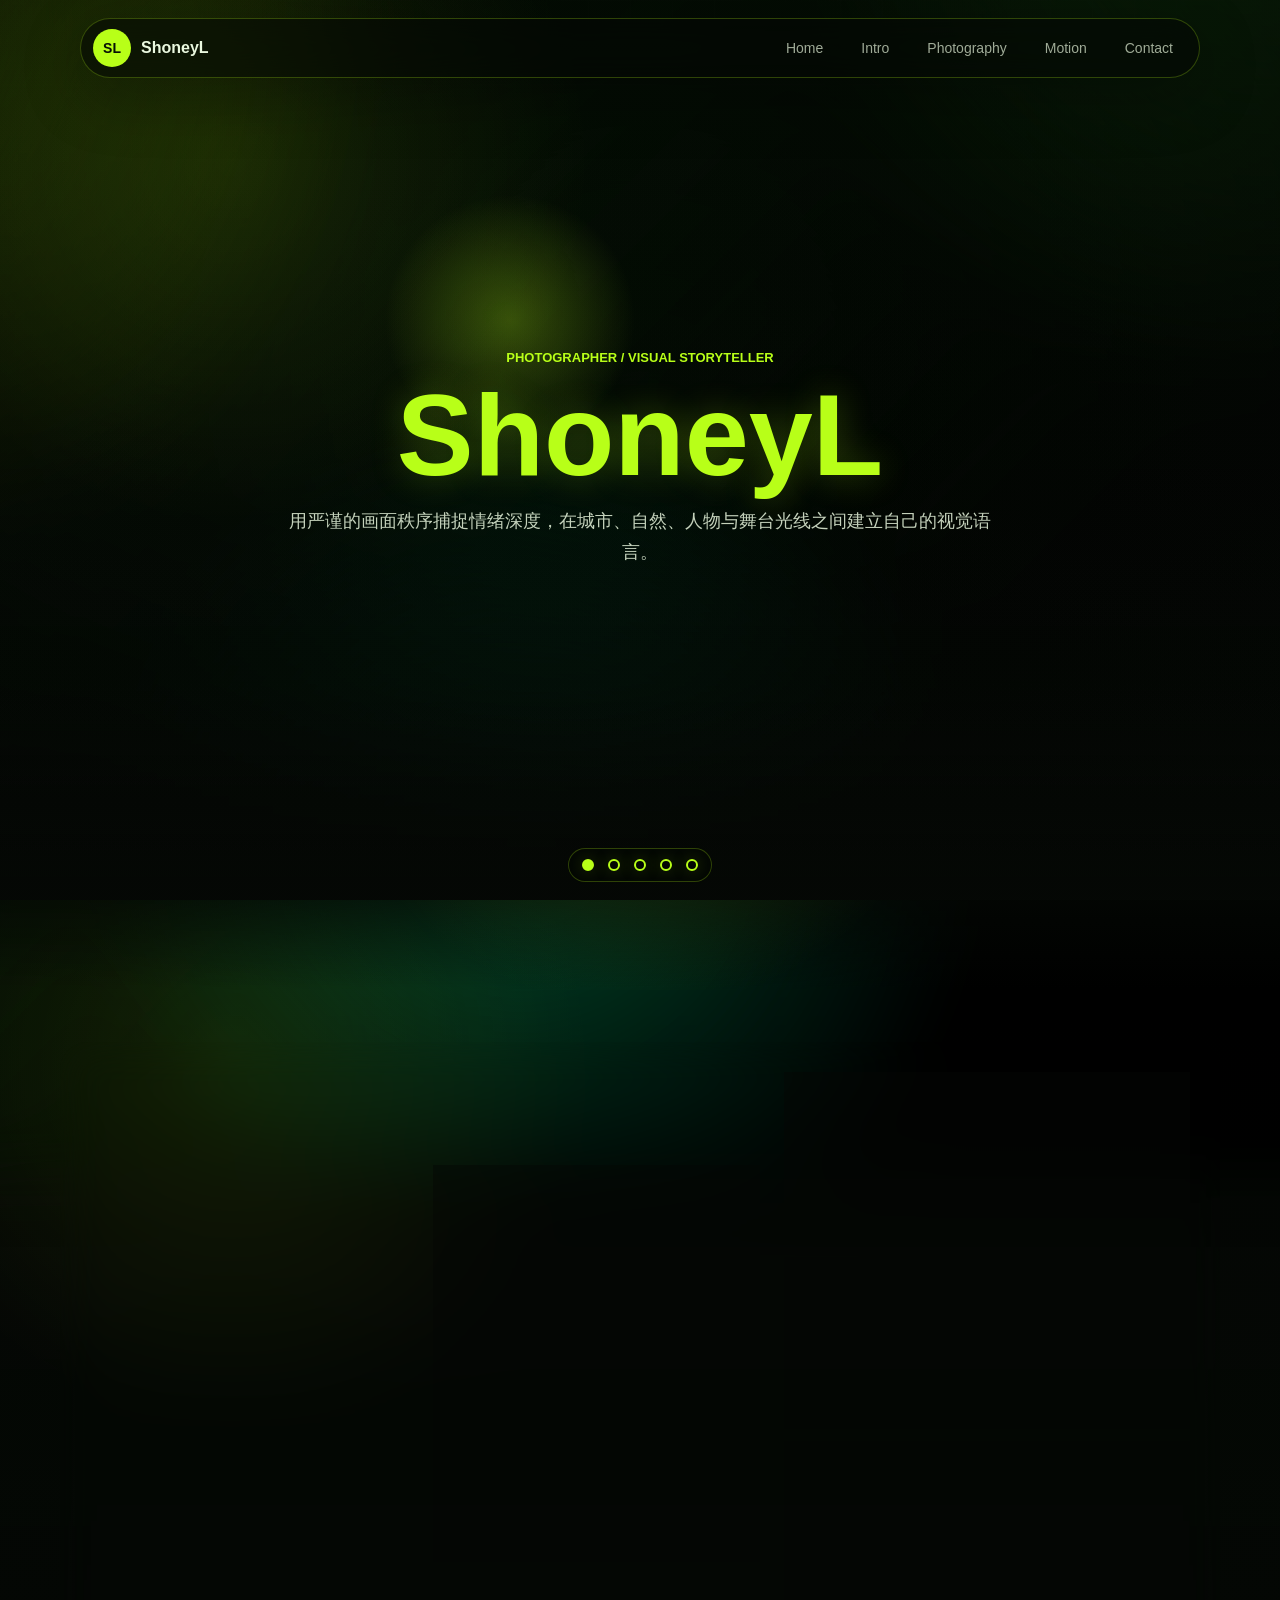
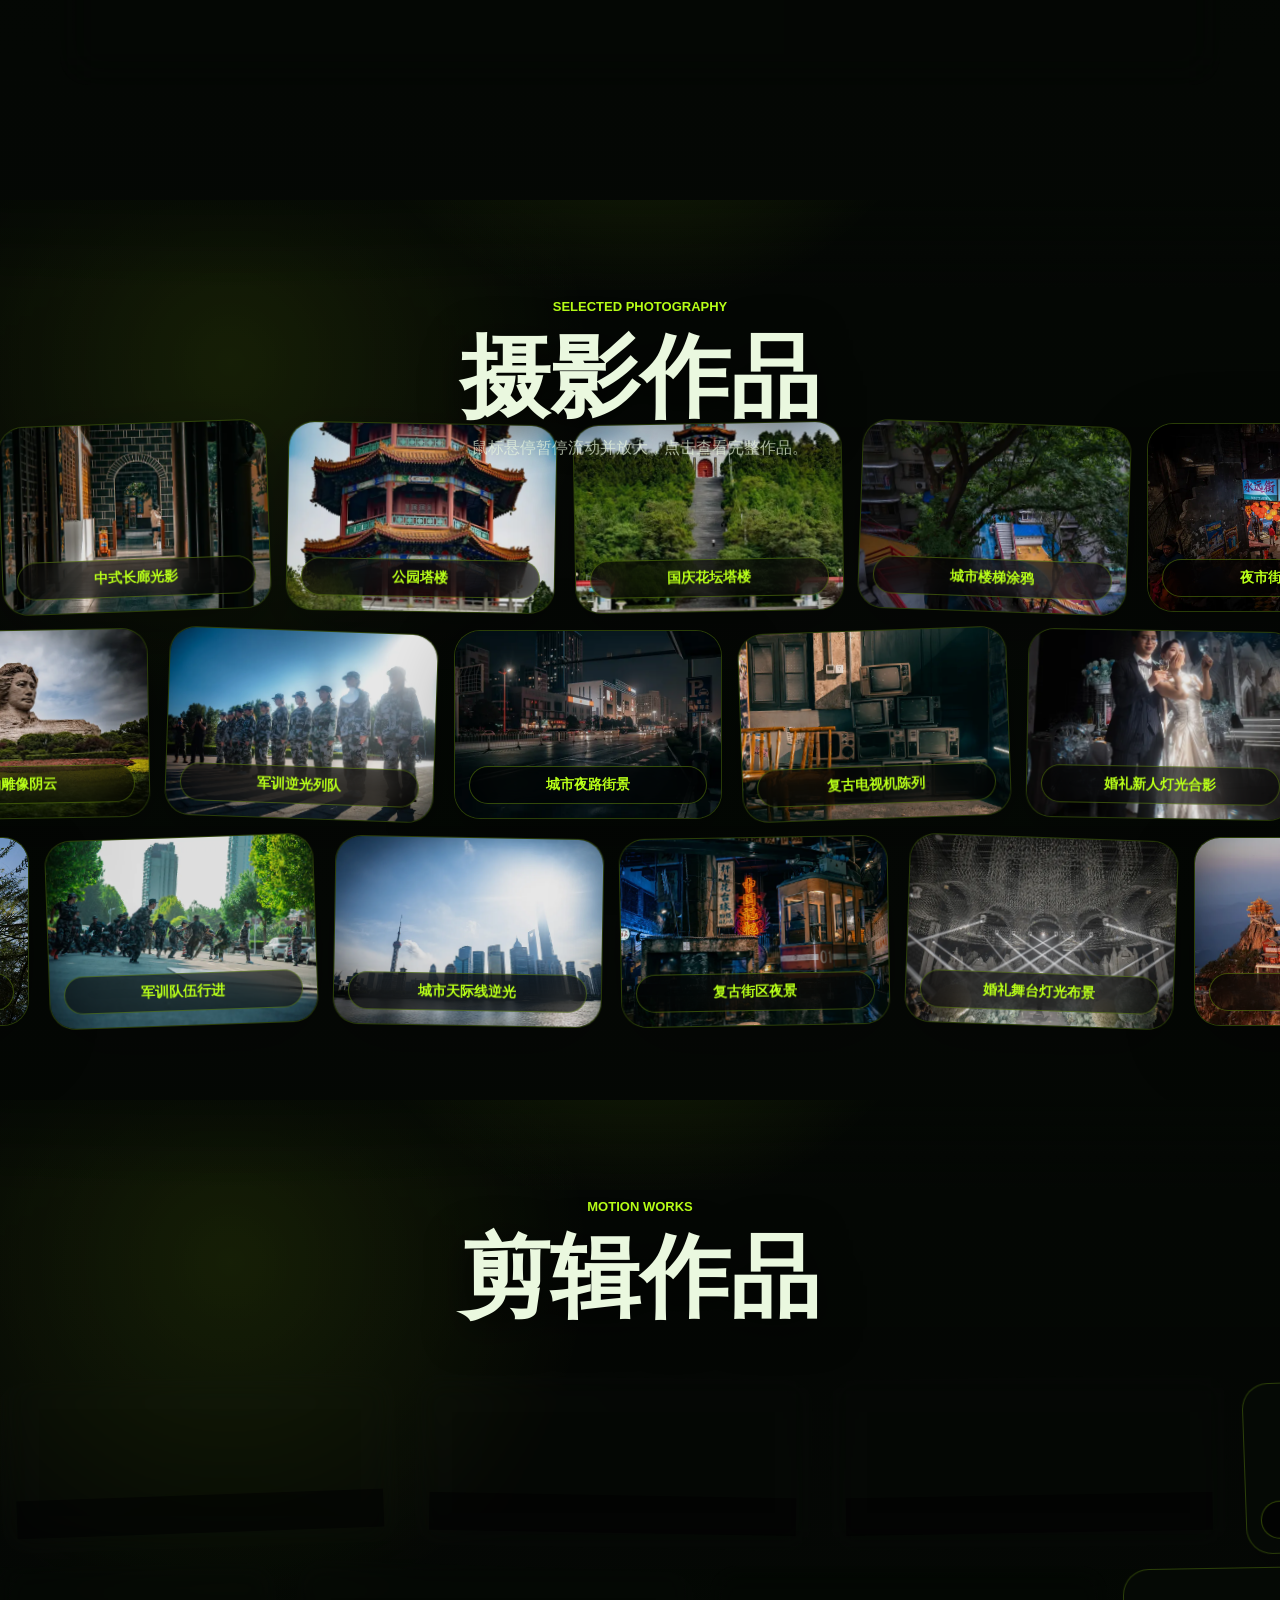
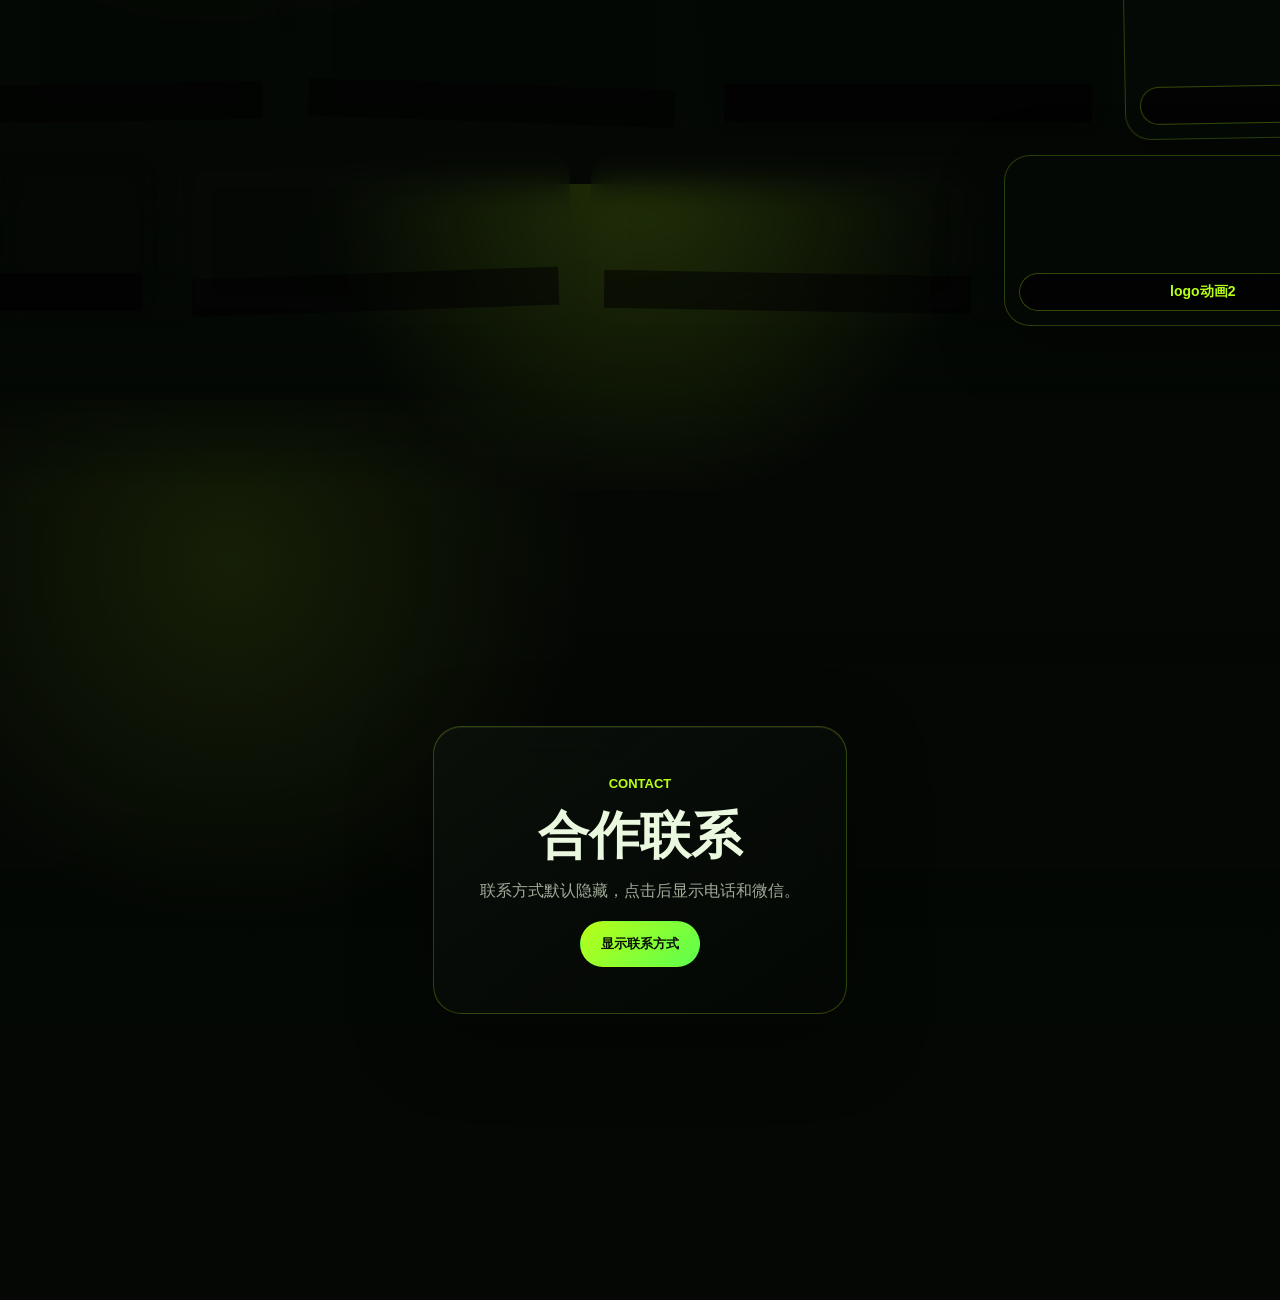
==== commit bb35604f: "Trigger Pages deploy with assets" ====
--- a/index.html
+++ b/index.html
@@ -1,4 +1,5 @@
 <!doctype html>
+<!-- GitHub Pages deploy marker: static assets enabled -->
 <html lang="zh-CN">
   <head>
     <meta charset="UTF-8" />
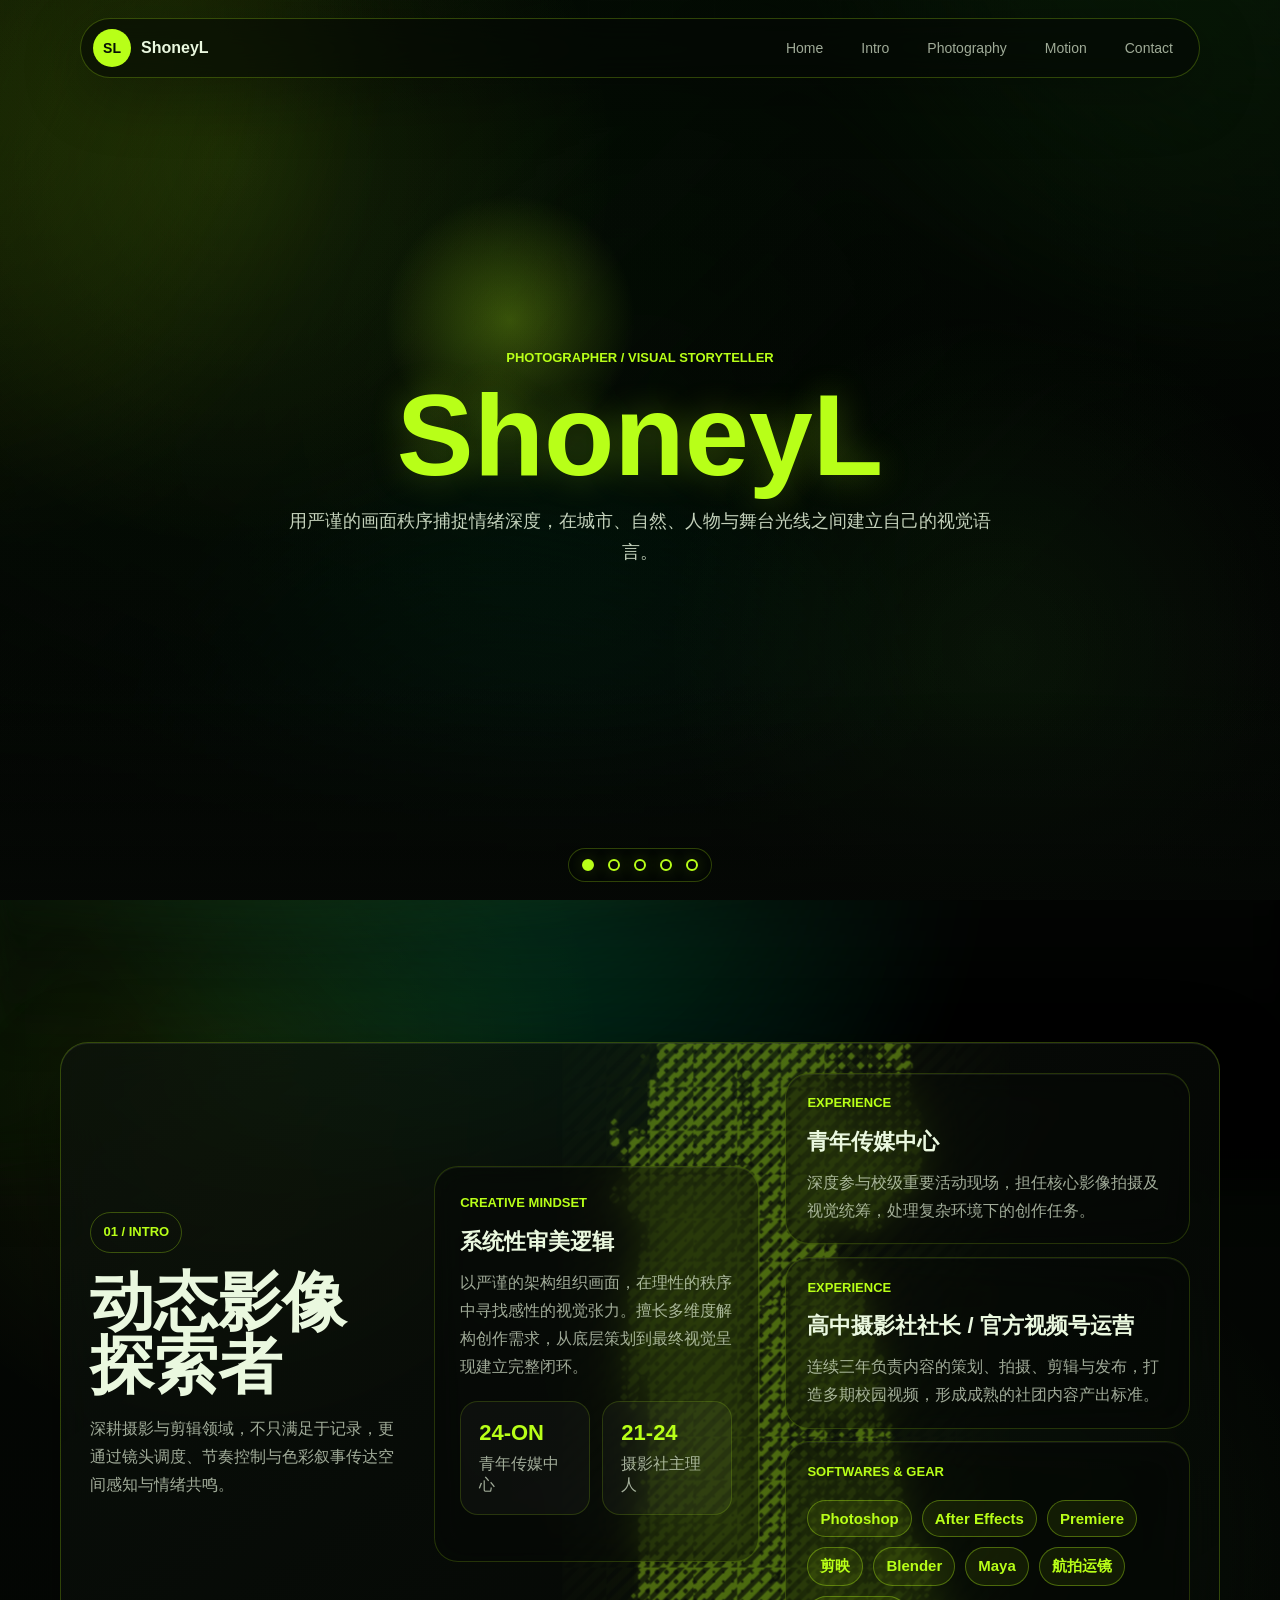
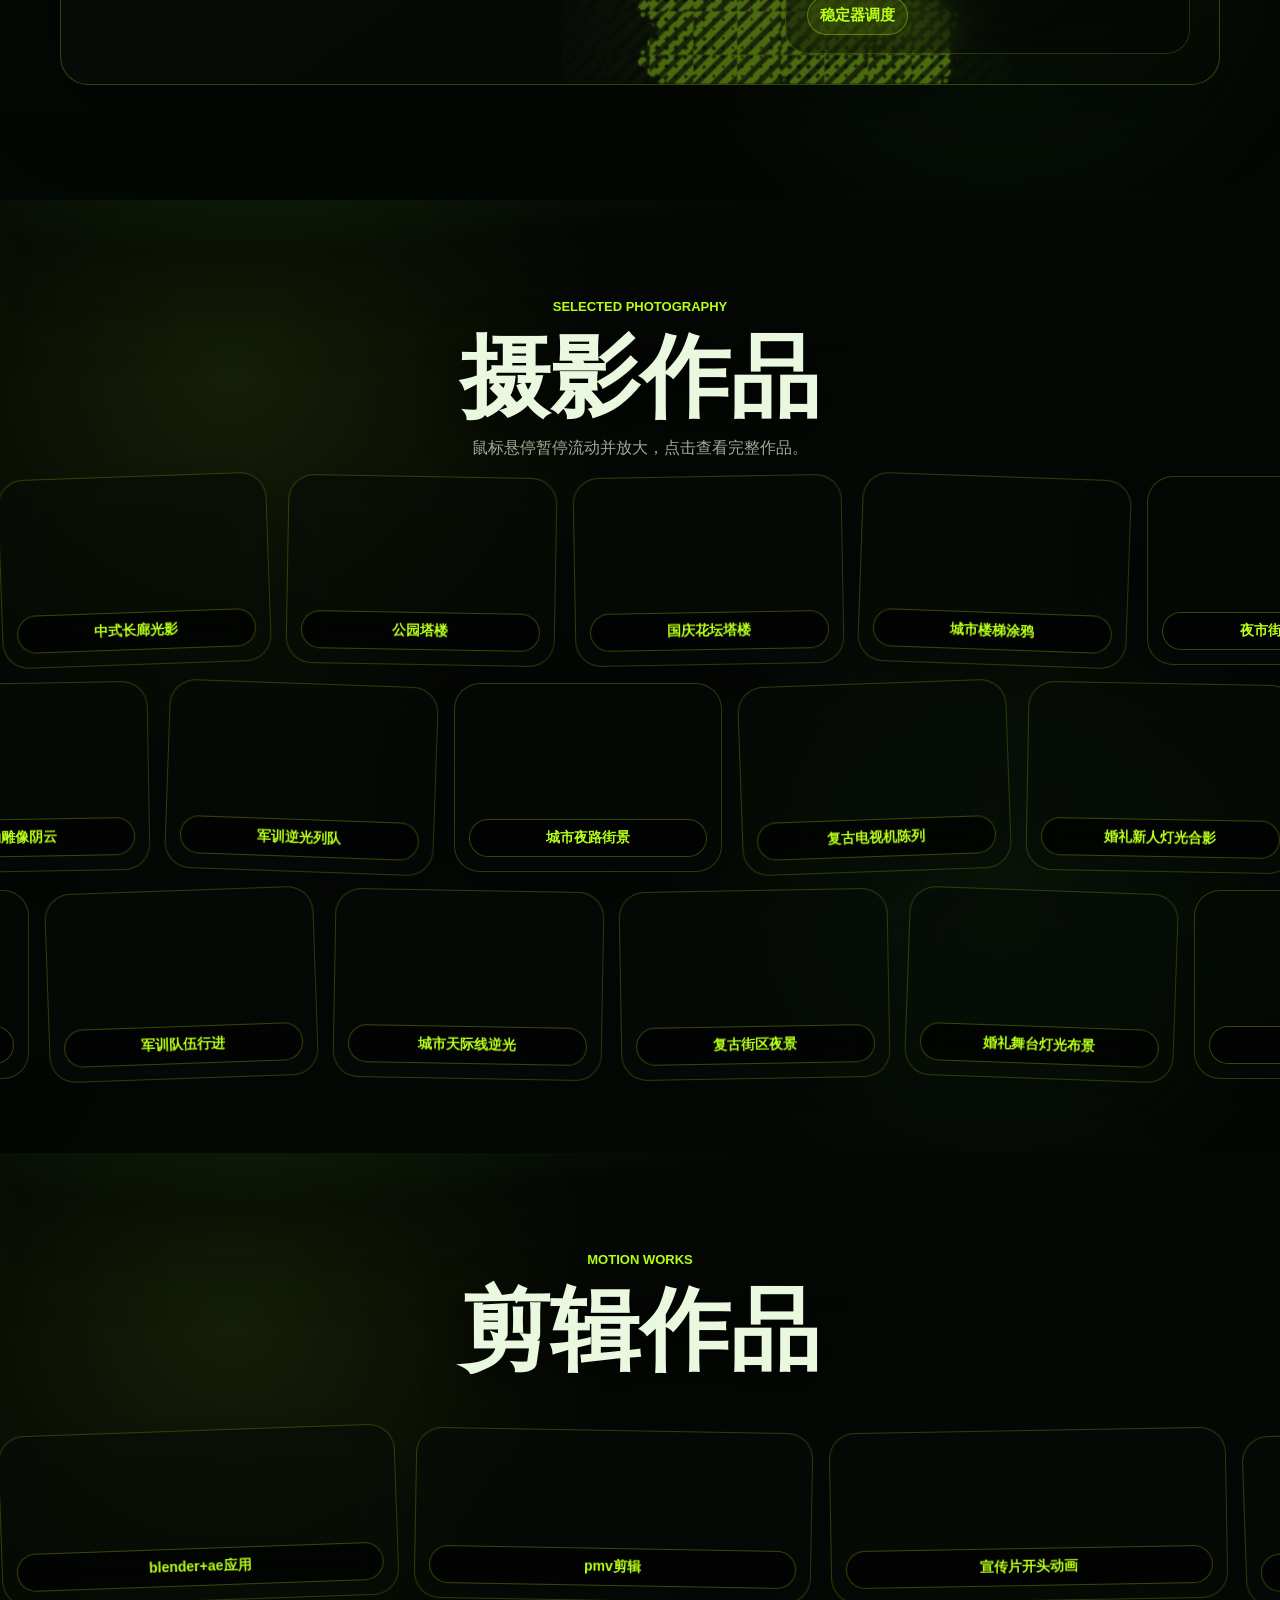
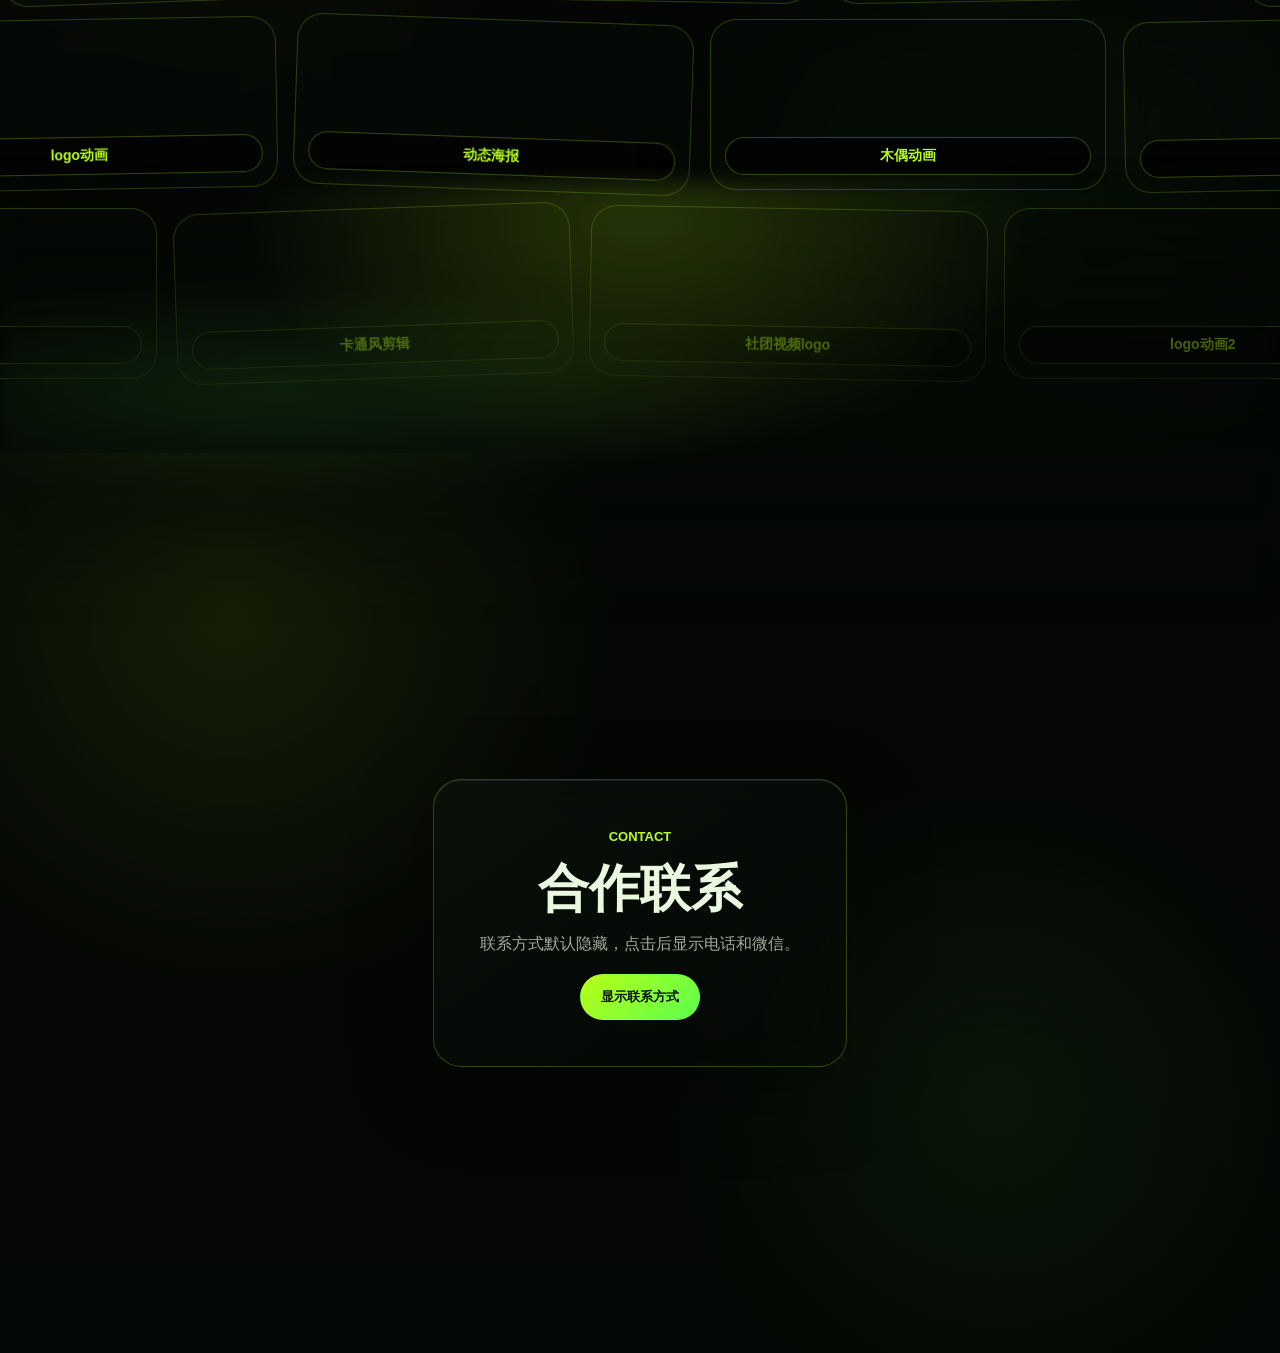
==== commit bb4f09e2: "Improve mobile scrolling and loading" ====
--- a/index.html
+++ b/index.html
@@ -1,5 +1,4 @@
 <!doctype html>
-<!-- GitHub Pages deploy marker: static assets enabled -->
 <html lang="zh-CN">
   <head>
     <meta charset="UTF-8" />
@@ -7,7 +6,11 @@
     <title>ShoneyL | Photographer</title>
     <link rel="stylesheet" href="./styles.css" />
   </head>
-  <body>
+  <body class="is-loading">
+    <div class="site-loader" id="siteLoader" aria-label="网站加载中">
+      <div class="loader-mark">SL</div>
+      <div class="loader-line"><span></span></div>
+    </div>
     <div class="gradient-field" aria-hidden="true"></div>
     <div class="grain" aria-hidden="true"></div>
 
--- a/styles.css
+++ b/styles.css
@@ -24,6 +24,10 @@
   background: var(--black);
   font-family: Inter, "PingFang SC", "Microsoft YaHei", Arial, sans-serif;
   overflow-x: hidden;
+}
+
+body.is-loading {
+  overflow: hidden;
 }
 
 a { color: inherit; text-decoration: none; }
@@ -54,6 +58,67 @@
     linear-gradient(90deg, rgba(255,255,255,0.035) 1px, transparent 1px);
   background-size: 42px 42px;
   mask-image: linear-gradient(to bottom, #000, transparent 88%);
+}
+
+.site-loader {
+  position: fixed;
+  inset: 0;
+  z-index: 999;
+  display: grid;
+  place-items: center;
+  gap: 24px;
+  align-content: center;
+  background:
+    radial-gradient(circle at 50% 44%, rgba(184,255,24,0.22), transparent 30%),
+    linear-gradient(135deg, #030603, #050805 58%, #000);
+  transition: opacity 420ms ease, visibility 420ms ease;
+}
+
+body:not(.is-loading) .site-loader {
+  opacity: 0;
+  visibility: hidden;
+  pointer-events: none;
+}
+
+.loader-mark {
+  display: grid;
+  place-items: center;
+  width: 74px;
+  height: 74px;
+  border: 1px solid rgba(184,255,24,0.5);
+  border-radius: 24px;
+  color: #071005;
+  background: var(--green);
+  font-size: 24px;
+  font-weight: 1000;
+  box-shadow: 0 0 52px rgba(184,255,24,0.34);
+  animation: loader-pulse 1.1s ease-in-out infinite alternate;
+}
+
+.loader-line {
+  overflow: hidden;
+  width: min(220px, 58vw);
+  height: 3px;
+  border-radius: 999px;
+  background: rgba(184,255,24,0.16);
+}
+
+.loader-line span {
+  display: block;
+  width: 42%;
+  height: 100%;
+  border-radius: inherit;
+  background: linear-gradient(90deg, transparent, var(--green), #fff);
+  animation: loader-scan 1.15s ease-in-out infinite;
+}
+
+@keyframes loader-pulse {
+  to { transform: translateY(-4px) scale(1.04); filter: saturate(1.18); }
+}
+
+@keyframes loader-scan {
+  from { transform: translateX(-105%); }
+  to { transform: translateX(245%); }
 }
 
 @keyframes flow {
@@ -120,7 +185,9 @@
 
 .snap-section {
   position: relative;
-  height: 100svh;
+  min-height: 100svh;
+  height: auto;
+  isolation: isolate;
 }
 
 .snap-section::before {
@@ -130,9 +197,10 @@
   z-index: 0;
   pointer-events: none;
   background:
-    radial-gradient(circle at 18% 18%, rgba(184,255,24,0.13), transparent 28%),
-    linear-gradient(to bottom, rgba(5,8,5,0.08), rgba(5,8,5,0.46));
-  opacity: 0.74;
+    radial-gradient(circle at 18% 18%, rgba(184,255,24,0.12), transparent 30%),
+    radial-gradient(circle at 78% 72%, rgba(92,255,77,0.08), transparent 28%),
+    linear-gradient(to bottom, rgba(5,8,5,0.1), rgba(5,8,5,0.28));
+  opacity: 0.78;
 }
 
 .snap-section + .snap-section::after {
@@ -140,13 +208,15 @@
   position: absolute;
   left: 0;
   right: 0;
-  top: -24vh;
+  top: -30vh;
   z-index: 1;
-  height: 34vh;
+  height: 48vh;
   pointer-events: none;
+  filter: blur(10px);
   background:
-    radial-gradient(circle at 50% 0%, rgba(184,255,24,0.16), transparent 46%),
-    linear-gradient(180deg, rgba(4,8,4,0), rgba(4,8,4,0.94) 58%, rgba(4,8,4,0));
+    radial-gradient(ellipse at 50% 8%, rgba(184,255,24,0.18), transparent 44%),
+    radial-gradient(ellipse at 22% 48%, rgba(92,255,77,0.1), transparent 36%),
+    linear-gradient(180deg, rgba(4,8,4,0), rgba(4,8,4,0.72) 42%, rgba(4,8,4,0));
 }
 
 .hero {
@@ -1075,28 +1145,147 @@
 }
 
 @media (max-width: 760px) {
+  body {
+    background:
+      radial-gradient(circle at 50% 0%, rgba(184,255,24,0.18), transparent 28%),
+      linear-gradient(180deg, #020402, #050805 32%, #030603);
+  }
+
+  .gradient-field {
+    inset: -14%;
+    filter: blur(26px) saturate(1.08);
+    animation-duration: 24s;
+  }
+
+  .grain {
+    opacity: 0.15;
+    background-size: 34px 34px;
+  }
+
+  .site-header {
+    top: 10px;
+    width: calc(100% - 18px);
+    padding: 8px;
+    border-radius: 22px;
+  }
+
+  .brand-mark {
+    width: 34px;
+    height: 34px;
+    font-size: 12px;
+  }
+
+  nav {
+    gap: 2px;
+    overflow-x: auto;
+    max-width: calc(100vw - 120px);
+    padding-bottom: 2px;
+    scrollbar-width: none;
+  }
+
+  nav::-webkit-scrollbar {
+    display: none;
+  }
+
+  nav a {
+    flex: 0 0 auto;
+    padding: 8px 9px;
+    font-size: 12px;
+  }
+
+  .snap-section {
+    min-height: auto;
+  }
+
+  .snap-section + .snap-section::after {
+    top: -20vh;
+    height: 34vh;
+    filter: blur(16px);
+    opacity: 0.88;
+  }
+
+  .hero {
+    min-height: 100svh;
+    padding: 96px 18px 76px;
+  }
+
+  .hero-bg-video {
+    transform: none !important;
+    filter: saturate(1.02) contrast(1.02);
+  }
+
+  .cursor-light {
+    display: none;
+  }
+
+  .hero-copy {
+    transform: none !important;
+  }
+
+  h1 {
+    font-size: clamp(54px, 18vw, 86px);
+  }
+
+  .lead,
+  .hero .lead {
+    font-size: 15px;
+    line-height: 1.72;
+  }
+
   .portfolio-page { padding-top: 108px; }
   .flow-gallery { gap: 16px; }
   .flow-row { gap: 12px; }
-  .flow-card { flex-basis: 210px; height: 230px; border-radius: 22px; }
-  .motion-flow .flow-card { flex-basis: 250px; height: 170px; }
+  .flow-card { flex-basis: 196px; height: 214px; border-radius: 22px; }
+  .motion-flow .flow-card { flex-basis: 230px; height: 154px; }
   .flow-card:hover { transform: rotate(0deg) scale(1.05); }
-  .portfolio-screen { padding-top: 280px; }
+  .portfolio-screen {
+    min-height: 100svh;
+    align-content: center;
+    padding: 222px 0 92px;
+  }
   .screen-head { top: 92px; }
-  .screen-head h2 { font-size: 42px; }
+  .screen-head h2 { font-size: clamp(38px, 12vw, 56px); }
+  .screen-head p:last-child {
+    font-size: 13px;
+    line-height: 1.45;
+  }
   .modal-title { max-width: calc(100vw - 88px); font-size: 16px; }
-  .intro-screen { padding-top: 92px; }
+  .intro-screen {
+    padding: 96px 14px 70px;
+    overflow: visible;
+  }
   .intro-panel {
     grid-template-columns: 1fr;
     min-height: auto;
-    max-height: calc(100svh - 116px);
-    overflow: auto;
+    max-height: none;
+    overflow: hidden;
     padding: 18px;
+    border-radius: 24px;
   }
   .intro-main-card { min-height: auto; padding: 22px; }
-  .intro-halftone { left: auto; right: -44px; bottom: -112px; width: 250px; opacity: 0.2; }
+  .intro-halftone { left: auto; right: -52px; bottom: -118px; width: 250px; opacity: 0.18; }
   .mini-stat-grid { grid-template-columns: 1fr; }
   .skill-grid span { font-size: 13px; padding: 9px 11px; }
+
+  .contact-screen {
+    min-height: 92svh;
+    padding: 96px 16px 92px;
+  }
+
+  .contact-card {
+    border-radius: 24px;
+  }
+
+  .dot-progress {
+    bottom: 12px;
+    gap: 11px;
+    padding: 9px 11px;
+  }
+
+  .dot {
+    width: 10px;
+    height: 10px;
+  }
 }
 
 @media (max-width: 1180px) {
@@ -1286,13 +1475,13 @@
     opacity: 0.16;
   }
   .portfolio-screen {
-    padding-top: 320px;
+    padding-top: 222px;
   }
   .flow-card {
-    height: clamp(148px, 17vh, 190px);
+    height: clamp(150px, 18vh, 190px);
   }
   .motion-flow .flow-card {
-    height: clamp(126px, 15vh, 170px);
+    height: clamp(126px, 15vh, 160px);
   }
 }
 
@@ -1308,4 +1497,37 @@
     font-size: 13px;
     line-height: 1.42;
   }
-}
+
+  .portfolio-screen {
+    padding-top: 222px;
+  }
+
+  .flow-gallery {
+    gap: 12px;
+  }
+
+  .flow-row {
+    gap: 10px;
+  }
+
+  .flow-card {
+    flex-basis: 176px;
+    height: 202px;
+  }
+
+  .motion-flow .flow-card {
+    flex-basis: 210px;
+    height: 140px;
+  }
+}
+
+@media (prefers-reduced-motion: reduce) {
+  *,
+  *::before,
+  *::after {
+    animation-duration: 0.001ms !important;
+    animation-iteration-count: 1 !important;
+    scroll-behavior: auto !important;
+    transition-duration: 0.001ms !important;
+  }
+}
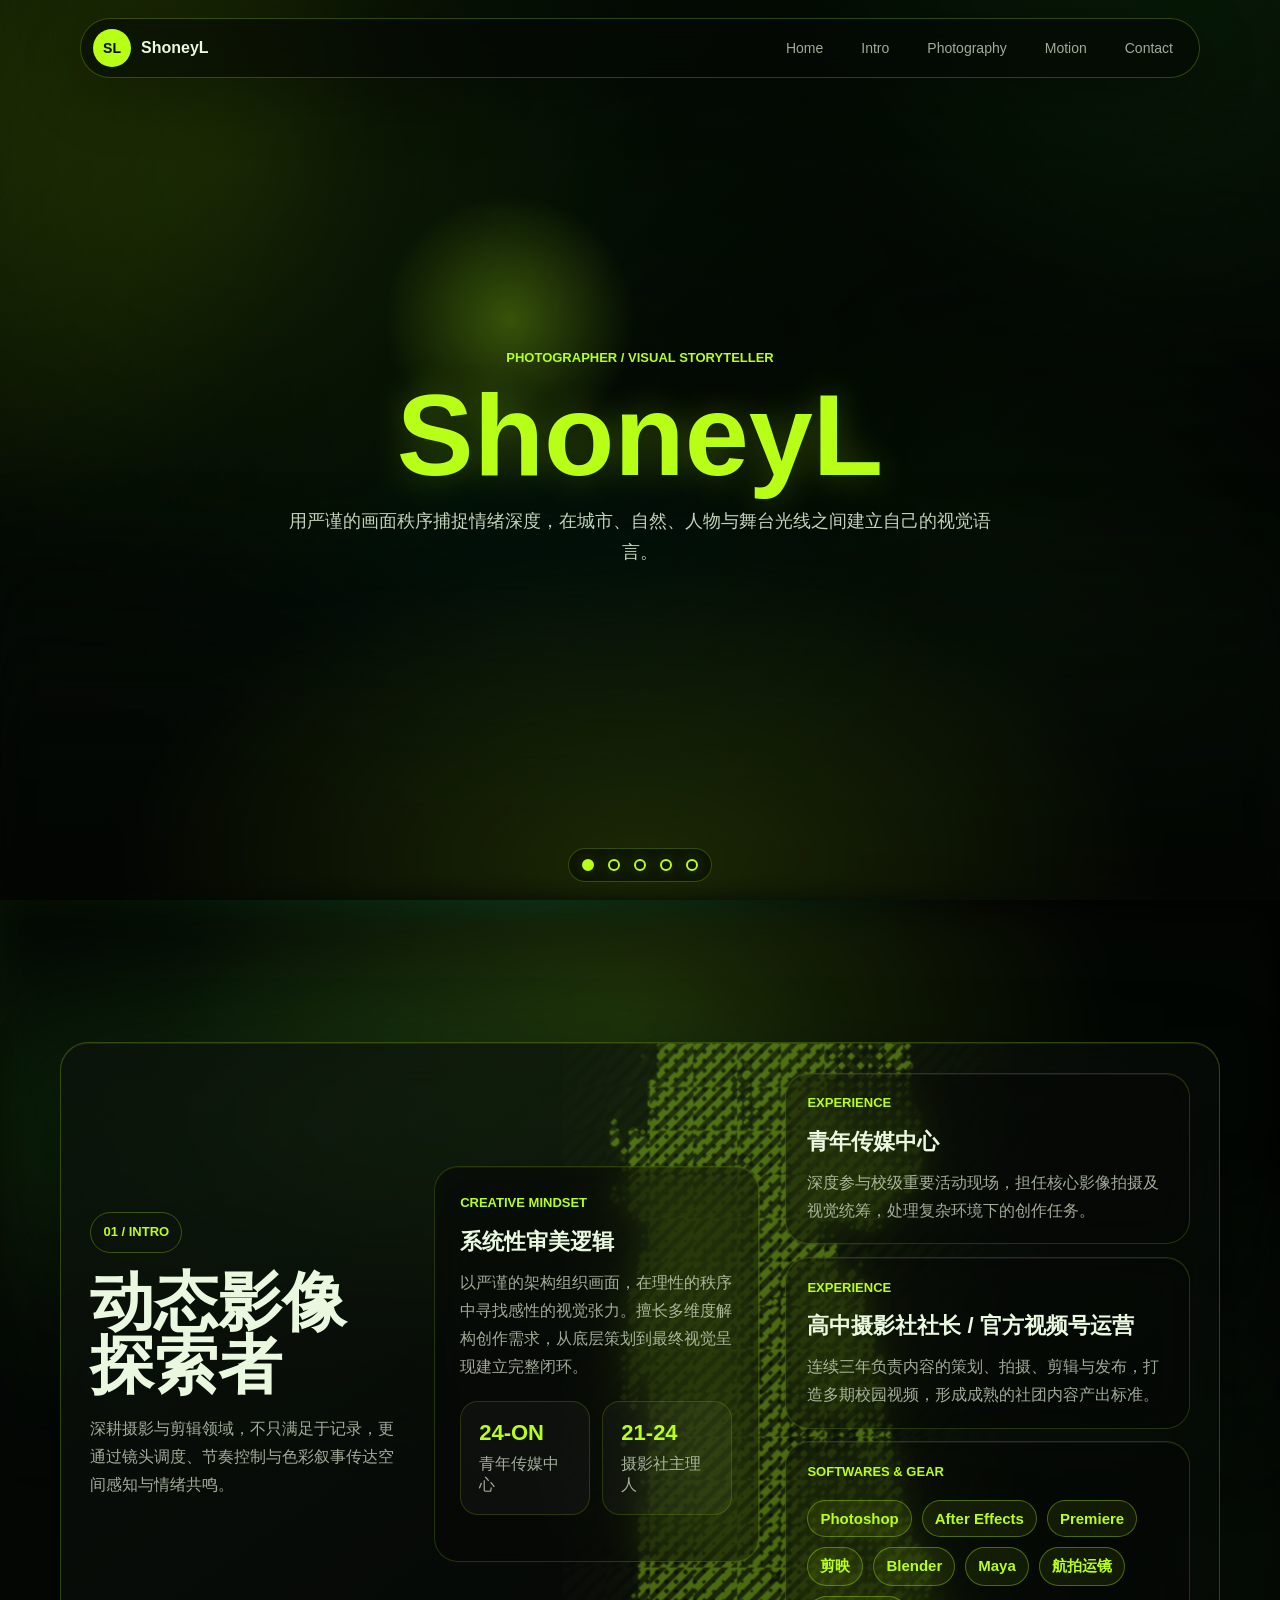
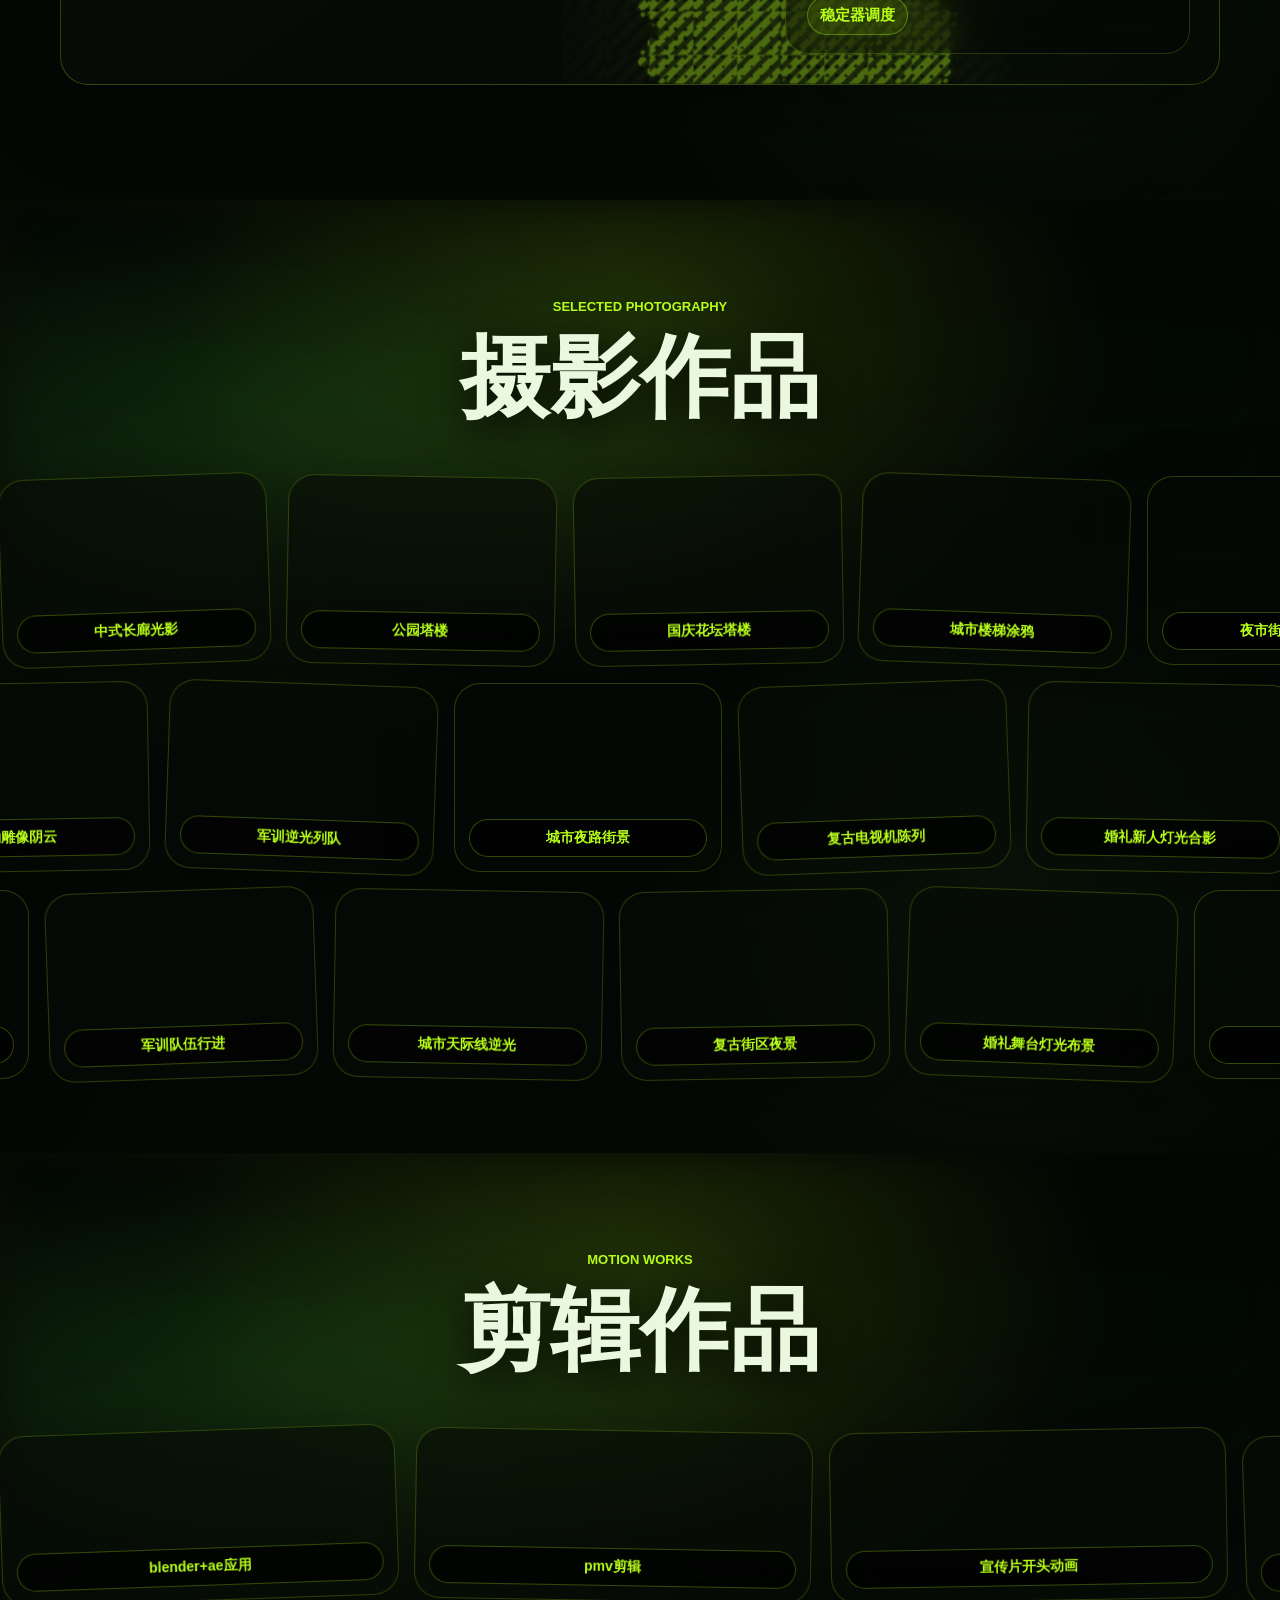
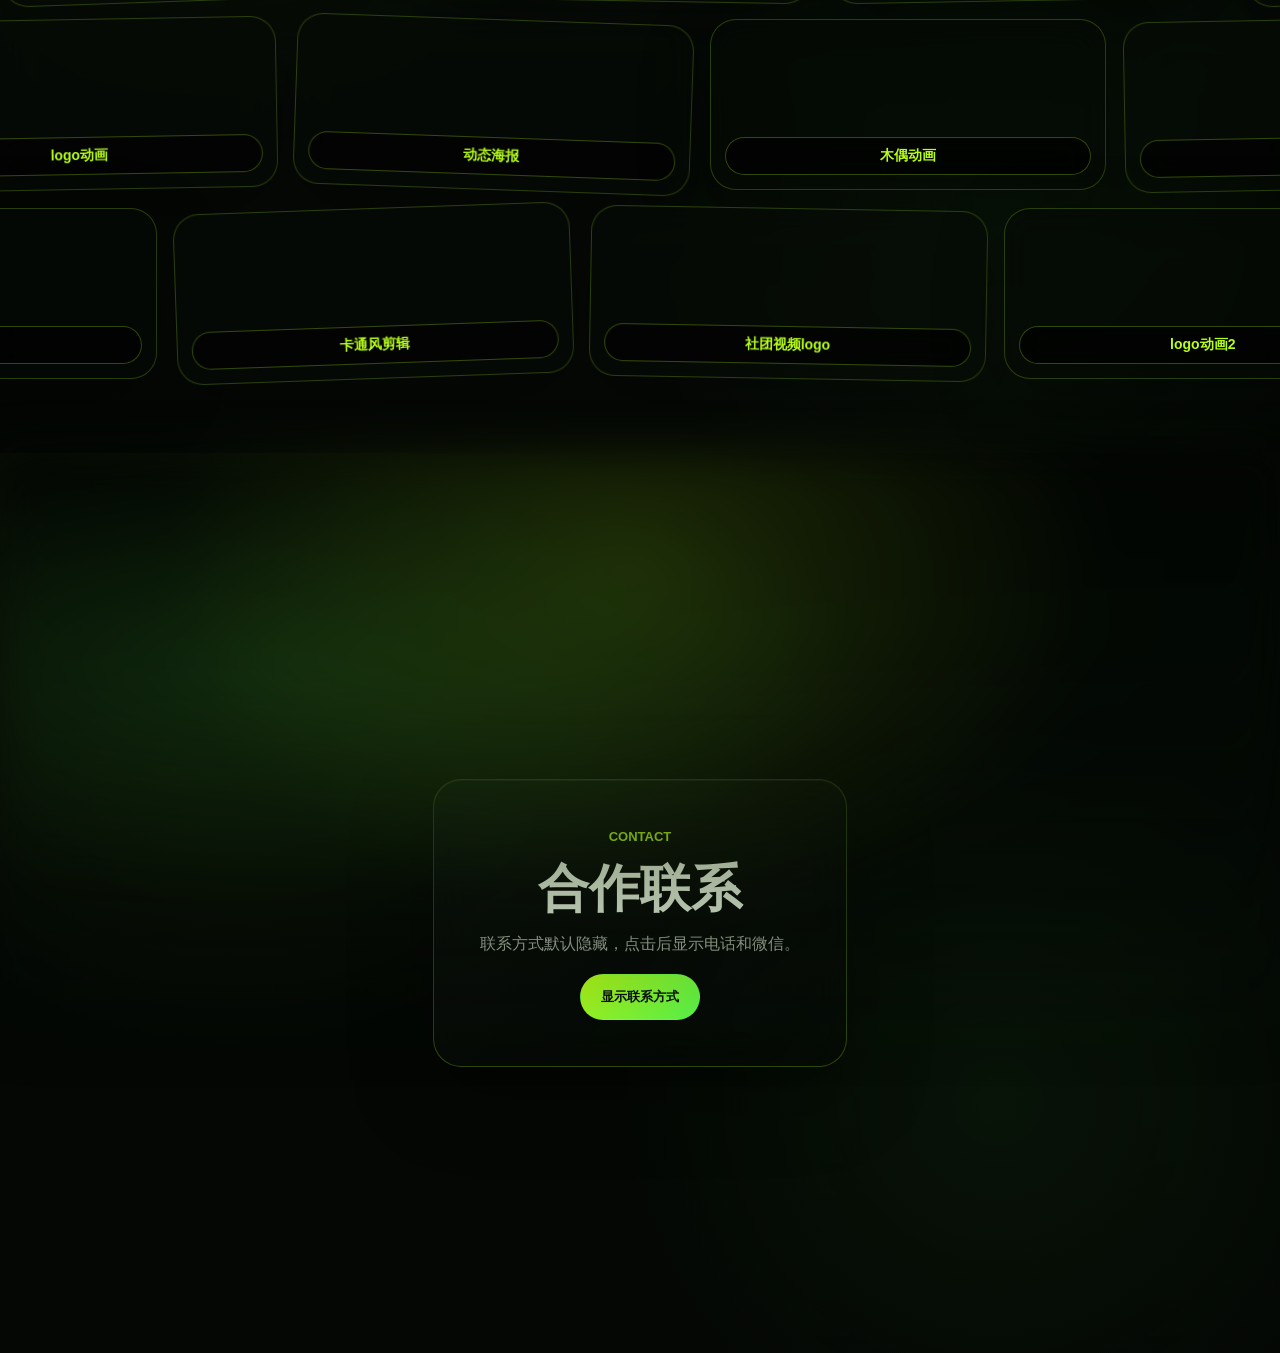
==== commit 88b0a158: "Refine mobile modal and transitions" ====
--- a/index.html
+++ b/index.html
@@ -4,7 +4,7 @@
     <meta charset="UTF-8" />
     <meta name="viewport" content="width=device-width, initial-scale=1.0" />
     <title>ShoneyL | Photographer</title>
-    <link rel="stylesheet" href="./styles.css" />
+    <link rel="stylesheet" href="./styles.css?v=20260706-0819" />
   </head>
   <body class="is-loading">
     <div class="site-loader" id="siteLoader" aria-label="网站加载中">
@@ -91,7 +91,6 @@
         <div class="screen-head">
           <p class="eyebrow">Selected Photography</p>
           <h2>摄影作品</h2>
-          <p>鼠标悬停暂停流动并放大，点击查看完整作品。</p>
         </div>
         <div class="flow-gallery" data-portfolio="photos" aria-label="ShoneyL 摄影作品流动画廊"></div>
       </section>
@@ -132,7 +131,7 @@
       <a class="dot" href="#contact" aria-label="联系方式"></a>
     </div>
 
-    <script src="./portfolio-data.js"></script>
-    <script src="./script.js"></script>
+    <script src="./portfolio-data.js?v=20260706-0819"></script>
+    <script src="./script.js?v=20260706-0819"></script>
   </body>
 </html>
--- a/styles.css
+++ b/styles.css
@@ -9,7 +9,11 @@
   --radius: 28px;
 }
 
-* { box-sizing: border-box; }
+* {
+  box-sizing: border-box;
+  -webkit-user-select: none;
+  user-select: none;
+}
 
 html {
   scroll-behavior: smooth;
@@ -24,15 +28,33 @@
   background: var(--black);
   font-family: Inter, "PingFang SC", "Microsoft YaHei", Arial, sans-serif;
   overflow-x: hidden;
-}
-
-body.is-loading {
+  -webkit-touch-callout: none;
+  -webkit-user-select: none;
+  user-select: none;
+}
+
+body.is-loading,
+body.modal-open {
   overflow: hidden;
 }
 
+body.modal-open {
+  touch-action: none;
+}
+
 a { color: inherit; text-decoration: none; }
 
-img, video { display: block; max-width: 100%; }
+::selection {
+  color: inherit;
+  background: transparent;
+}
+
+img, video {
+  display: block;
+  max-width: 100%;
+  -webkit-user-drag: none;
+  user-select: none;
+}
 
 .gradient-field {
   position: fixed;
@@ -197,10 +219,10 @@
   z-index: 0;
   pointer-events: none;
   background:
-    radial-gradient(circle at 18% 18%, rgba(184,255,24,0.12), transparent 30%),
-    radial-gradient(circle at 78% 72%, rgba(92,255,77,0.08), transparent 28%),
-    linear-gradient(to bottom, rgba(5,8,5,0.1), rgba(5,8,5,0.28));
-  opacity: 0.78;
+    radial-gradient(circle at 18% 18%, rgba(184,255,24,0.1), transparent 34%),
+    radial-gradient(circle at 78% 72%, rgba(92,255,77,0.08), transparent 32%),
+    linear-gradient(to bottom, rgba(5,8,5,0.08), rgba(5,8,5,0.18));
+  opacity: 0.66;
 }
 
 .snap-section + .snap-section::after {
@@ -208,15 +230,16 @@
   position: absolute;
   left: 0;
   right: 0;
-  top: -30vh;
+  top: 0;
   z-index: 1;
-  height: 48vh;
+  height: min(68vh, 620px);
   pointer-events: none;
-  filter: blur(10px);
+  transform: translateY(-1px);
+  filter: blur(22px);
   background:
-    radial-gradient(ellipse at 50% 8%, rgba(184,255,24,0.18), transparent 44%),
-    radial-gradient(ellipse at 22% 48%, rgba(92,255,77,0.1), transparent 36%),
-    linear-gradient(180deg, rgba(4,8,4,0), rgba(4,8,4,0.72) 42%, rgba(4,8,4,0));
+    radial-gradient(ellipse at 50% 18%, rgba(184,255,24,0.14), transparent 52%),
+    radial-gradient(ellipse at 22% 36%, rgba(92,255,77,0.12), transparent 42%),
+    linear-gradient(180deg, rgba(2,5,2,0.98) 0%, rgba(3,9,4,0.82) 30%, rgba(4,13,6,0.3) 68%, rgba(4,13,6,0) 100%);
 }
 
 .hero {
@@ -230,8 +253,7 @@
   transform-style: preserve-3d;
 }
 
-.home-hero::after,
-.intro-screen::after {
+.home-hero::after {
   content: "";
   position: absolute;
   left: 0;
@@ -242,15 +264,12 @@
 }
 
 .home-hero::after {
-  bottom: 0;
-  background: linear-gradient(to bottom, transparent, rgba(5, 8, 5, 0.92));
-}
-
-.intro-screen::after {
-  top: 0;
+  bottom: -1px;
+  height: 46vh;
+  filter: blur(14px);
   background:
-    radial-gradient(circle at 52% 0%, rgba(184,255,24,0.14), transparent 42%),
-    linear-gradient(to bottom, rgba(5, 8, 5, 0.74), transparent);
+    radial-gradient(ellipse at 50% 92%, rgba(184,255,24,0.14), transparent 58%),
+    linear-gradient(to bottom, transparent 0%, rgba(4,9,4,0.68) 54%, rgba(2,5,2,0.98) 100%);
 }
 
 .glass {
@@ -1024,9 +1043,11 @@
   z-index: 110;
   display: grid;
   place-items: center;
+  overflow: hidden;
   padding: 72px 24px 42px;
   background: rgba(0,0,0,0.82);
   backdrop-filter: blur(20px);
+  perspective: 1200px;
 }
 
 .portfolio-modal[hidden] {
@@ -1049,6 +1070,33 @@
   width: auto;
   max-width: 100%;
   max-height: 78vh;
+  transform-origin: center center;
+  transform-style: preserve-3d;
+}
+
+.portfolio-modal.is-opening .modal-frame {
+  animation: paper-unfold 760ms cubic-bezier(.18,.82,.18,1) both;
+}
+
+.modal-frame::before {
+  content: "";
+  position: absolute;
+  inset: -2px;
+  z-index: 2;
+  border-radius: 26px;
+  pointer-events: none;
+  opacity: 0;
+  background:
+    linear-gradient(118deg, transparent 0 28%, rgba(255,255,255,0.2) 29%, transparent 31% 100%),
+    linear-gradient(46deg, transparent 0 37%, rgba(0,0,0,0.28) 38%, transparent 40% 100%),
+    linear-gradient(166deg, transparent 0 48%, rgba(184,255,24,0.22) 49%, transparent 51% 100%),
+    radial-gradient(circle at 32% 24%, rgba(255,255,255,0.16), transparent 24%),
+    radial-gradient(circle at 72% 70%, rgba(0,0,0,0.26), transparent 28%);
+  mix-blend-mode: screen;
+}
+
+.portfolio-modal.is-opening .modal-frame::before {
+  animation: crease-flash 760ms ease both;
 }
 
 .modal-frame img,
@@ -1060,6 +1108,16 @@
   border-radius: 24px;
   background: #000;
   box-shadow: 0 26px 90px rgba(0,0,0,0.58);
+}
+
+.portfolio-modal.is-opening .modal-frame img,
+.portfolio-modal.is-opening .modal-frame video {
+  animation: paper-media-settle 760ms cubic-bezier(.18,.82,.18,1) both;
+}
+
+.modal-frame img.is-preview-media {
+  filter: blur(10px) saturate(0.86) brightness(0.78);
+  transform: scale(1.018);
 }
 
 .portfolio-modal p {
@@ -1079,7 +1137,7 @@
   border-radius: 0 0 10px 0;
   color: #071005;
   background: var(--green);
-  font-size: clamp(18px, 2vw, 26px);
+  font-size: clamp(20px, 2.2vw, 30px);
   font-weight: 900;
   text-overflow: ellipsis;
   white-space: nowrap;
@@ -1093,6 +1151,47 @@
 
 @keyframes title-wipe {
   to { clip-path: inset(0 0 0 0); }
+}
+
+@keyframes paper-unfold {
+  0% {
+    opacity: 0;
+    transform: translate3d(0, 34px, 0) scale(0.18) rotate(-24deg) rotateX(74deg) rotateY(-32deg) skew(16deg, -10deg);
+    clip-path: polygon(42% 8%, 60% 18%, 78% 42%, 64% 80%, 36% 88%, 16% 56%, 24% 24%);
+    filter: blur(12px) contrast(1.45) saturate(0.7);
+    border-radius: 46% 38% 42% 35%;
+  }
+  38% {
+    opacity: 1;
+    transform: translate3d(0, 8px, 0) scale(0.78) rotate(8deg) rotateX(26deg) rotateY(14deg) skew(-8deg, 4deg);
+    clip-path: polygon(8% 10%, 86% 4%, 98% 44%, 88% 92%, 18% 98%, 0 52%);
+    filter: blur(3px) contrast(1.16) saturate(0.94);
+    border-radius: 28px;
+  }
+  68% {
+    transform: translate3d(0, -2px, 0) scale(1.025) rotate(-2deg) rotateX(0deg) rotateY(0deg) skew(0deg, 0deg);
+    clip-path: polygon(0 0, 100% 0, 98% 100%, 2% 100%);
+    filter: blur(0.4px) contrast(1.04) saturate(1.02);
+  }
+  100% {
+    opacity: 1;
+    transform: translate3d(0, 0, 0) scale(1) rotate(0deg) rotateX(0deg) rotateY(0deg) skew(0deg, 0deg);
+    clip-path: polygon(0 0, 100% 0, 100% 100%, 0 100%);
+    filter: blur(0) contrast(1) saturate(1);
+    border-radius: 24px;
+  }
+}
+
+@keyframes paper-media-settle {
+  0% { transform: scale(1.12); }
+  54% { transform: scale(1.02); }
+  100% { transform: scale(1); }
+}
+
+@keyframes crease-flash {
+  0% { opacity: 0.98; filter: blur(0.2px); }
+  48% { opacity: 0.58; }
+  100% { opacity: 0; filter: blur(5px); }
 }
 
 .page-progress {
@@ -1198,10 +1297,10 @@
   }
 
   .snap-section + .snap-section::after {
-    top: -20vh;
-    height: 34vh;
-    filter: blur(16px);
-    opacity: 0.88;
+    top: 0;
+    height: 52vh;
+    filter: blur(20px);
+    opacity: 0.96;
   }
 
   .hero {
@@ -1249,7 +1348,26 @@
     font-size: 13px;
     line-height: 1.45;
   }
-  .modal-title { max-width: calc(100vw - 88px); font-size: 16px; }
+  .modal-title {
+    max-width: calc(100vw - 72px);
+    padding: 12px 15px;
+    font-size: 18px;
+  }
+
+  .portfolio-modal {
+    padding: 66px 12px 32px;
+  }
+
+  .modal-stage {
+    max-width: 100%;
+    max-height: 80svh;
+  }
+
+  .modal-frame,
+  .modal-frame img,
+  .modal-frame video {
+    max-height: 80svh;
+  }
   .intro-screen {
     padding: 96px 14px 70px;
     overflow: visible;
